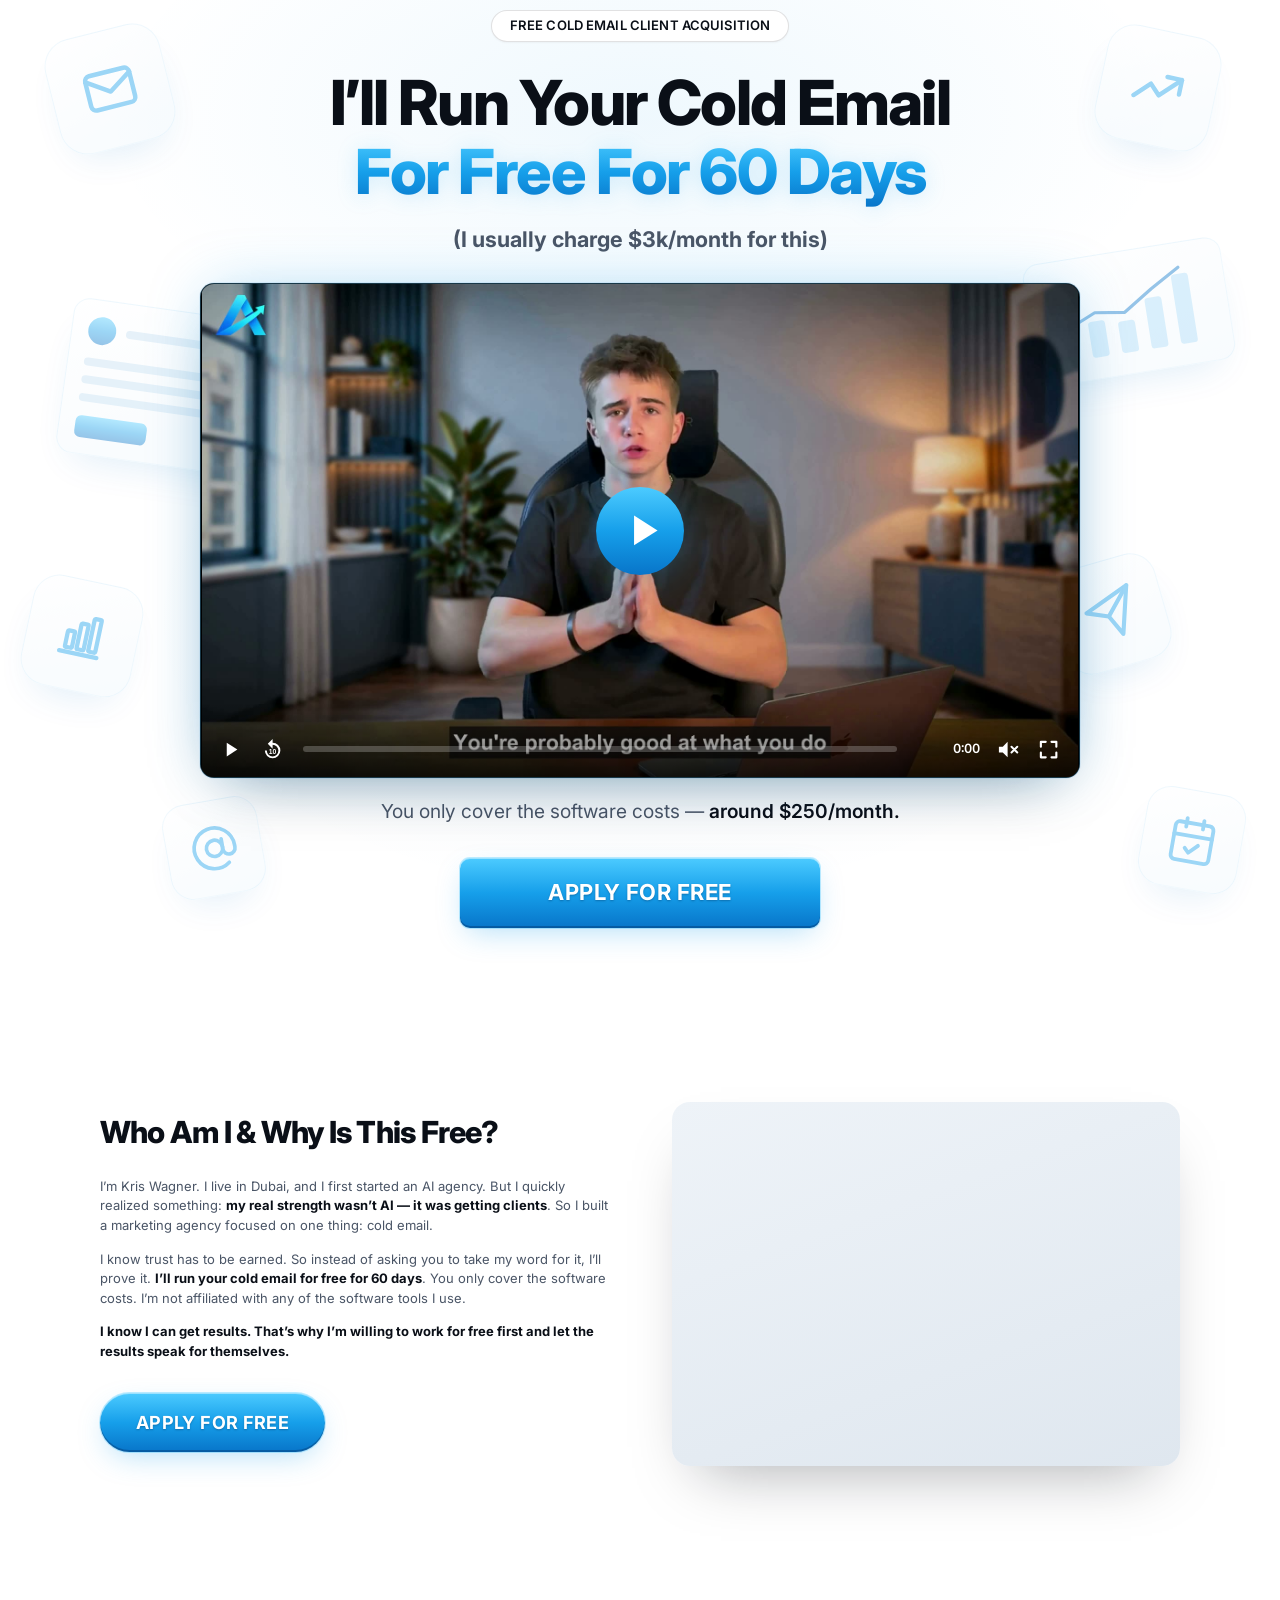
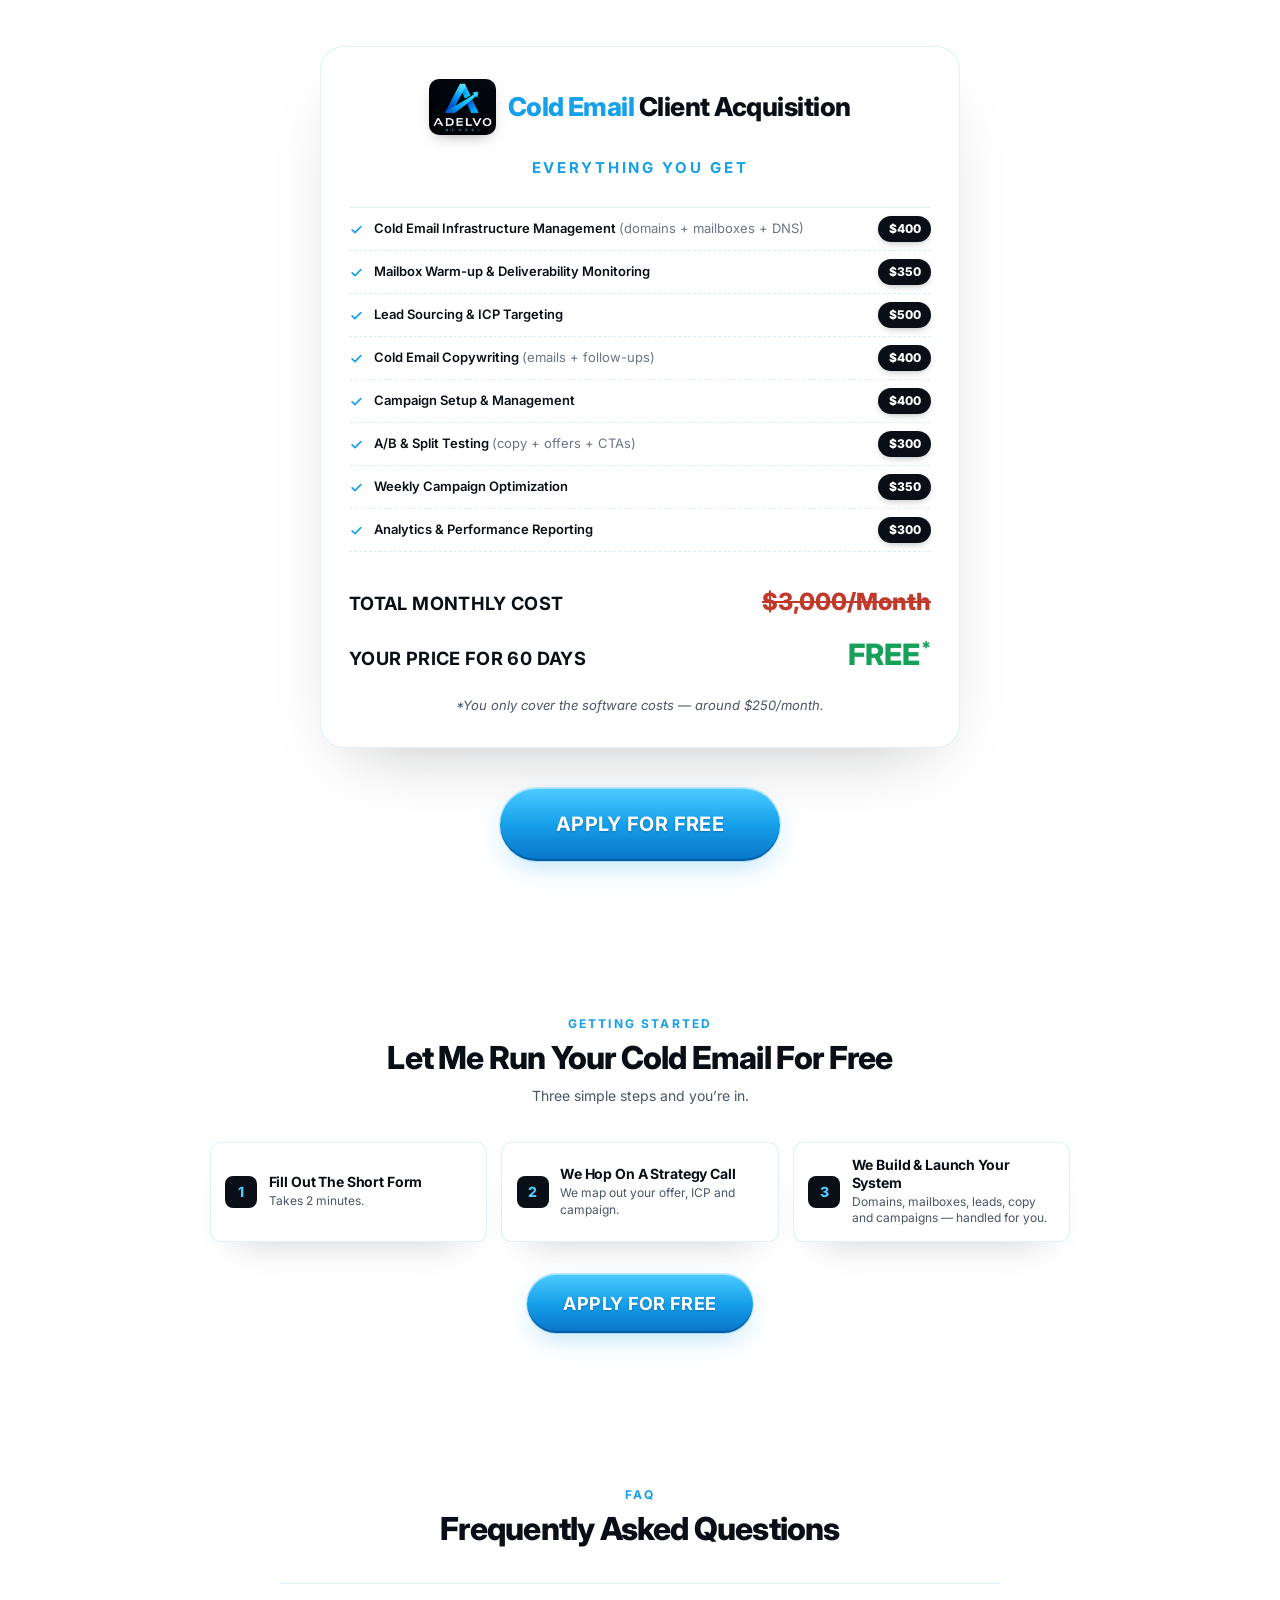
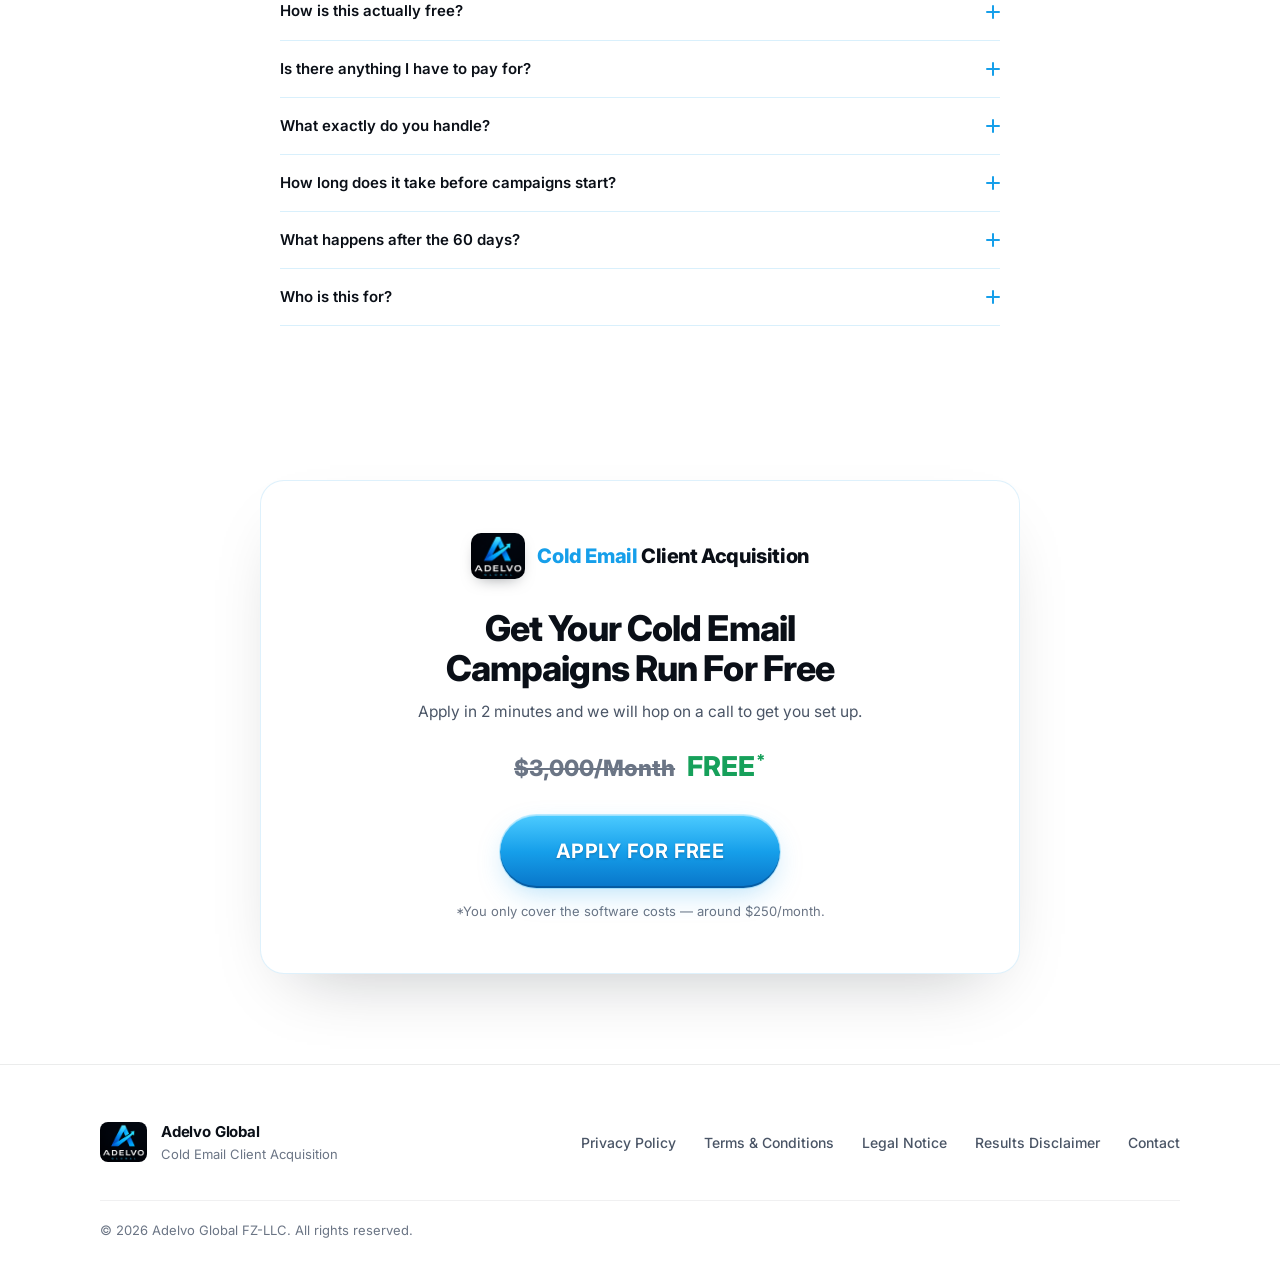
==== index.html @ b7b304d8 "Add custom VSL player with autoplay and no-skip-ahead rule Video compressed to 1080p (assets/vsl.mp4" ====
<!DOCTYPE html>
<html lang="en">
<head>
  <meta charset="UTF-8" />
  <meta name="viewport" content="width=device-width, initial-scale=1.0" />
  <title>Free Cold Email Client Acquisition | Adelvo Global</title>
  <meta name="description" content="I'll run your cold email for free for 60 days. You only cover the software costs." />

  <!-- Fonts: Inter (display + body) -->
  <link rel="preconnect" href="https://fonts.googleapis.com" />
  <link rel="preconnect" href="https://fonts.gstatic.com" crossorigin />
  <link href="https://fonts.googleapis.com/css2?family=Inter:wght@400;500;600;700;800&display=swap" rel="stylesheet" />

  <link rel="icon" type="image/png" sizes="32x32" href="assets/favicon-32.png" />
  <link rel="icon" type="image/png" sizes="256x256" href="assets/favicon.png" />
  <link rel="apple-touch-icon" href="assets/favicon.png" />

  <link rel="stylesheet" href="css/styles.css?v=21" />
</head>
<body>

  <main>

    <!-- =========================================================
         HERO / ABOVE THE FOLD
         ========================================================= -->
    <section class="hero" aria-labelledby="hero-headline">

      <!-- Decorative background: floating email / chart tiles -->
      <div class="hero__bg" aria-hidden="true">
        <!-- Left side -->
        <span class="bg-tile bg-tile--m" style="--x:4%;--y:3%;--r:-14deg;--s:118px">
          <svg viewBox="0 0 24 24"><rect x="3" y="5" width="18" height="14" rx="2"/><path d="m3 7 9 6 9-6"/></svg>
        </span>
        <span class="bg-tile bg-tile--wide" style="--x:19%;--y:15%;--r:7deg;--s:84px">
          <svg viewBox="0 0 24 24"><path d="M22 12h-6l-2 3h-4l-2-3H2"/><path d="M5.45 5.11 2 12v6a2 2 0 0 0 2 2h16a2 2 0 0 0 2-2v-6l-3.45-6.89A2 2 0 0 0 16.76 4H7.24a2 2 0 0 0-1.79 1.11z"/></svg>
        </span>
        <div class="bg-card bg-card--mail" style="--x:5%;--y:31%;--r:8deg">
          <div class="bg-card__head"><i class="bg-card__avatar"></i><i class="bg-card__line" style="width:60%"></i><i class="bg-card__badge"></i></div>
          <i class="bg-card__line" style="width:90%"></i>
          <i class="bg-card__line" style="width:75%"></i>
          <i class="bg-card__line" style="width:82%"></i>
          <i class="bg-card__btn"></i>
        </div>
        <span class="bg-tile bg-tile--m" style="--x:2%;--y:58%;--r:12deg;--s:112px">
          <svg viewBox="0 0 24 24"><path d="M4 20h16"/><rect x="6" y="11" width="3" height="7" rx=".5"/><rect x="11" y="7" width="3" height="11" rx=".5"/><rect x="16" y="4" width="3" height="14" rx=".5"/></svg>
        </span>
        <span class="bg-tile" style="--x:13%;--y:80%;--r:-10deg;--s:96px">
          <svg viewBox="0 0 24 24"><circle cx="12" cy="12" r="4"/><path d="M16 8v5a3 3 0 0 0 6 0v-1a10 10 0 1 0-4 8"/></svg>
        </span>

        <!-- Right side -->
        <span class="bg-tile bg-tile--m bg-tile--right" style="--x:5%;--y:3%;--r:12deg;--s:116px">
          <svg viewBox="0 0 24 24"><path d="M3 17l6-6 4 4 8-8"/><path d="M15 7h6v6"/></svg>
        </span>
        <div class="bg-card bg-card--chart bg-tile--right" style="--x:4%;--y:25%;--r:-9deg">
          <svg viewBox="0 0 160 90">
            <rect x="12" y="58" width="16" height="22" rx="3"/>
            <rect x="40" y="46" width="16" height="34" rx="3"/>
            <rect x="68" y="50" width="16" height="30" rx="3"/>
            <rect x="96" y="32" width="16" height="48" rx="3"/>
            <rect x="124" y="14" width="16" height="66" rx="3"/>
            <path class="bg-card__trend" d="M20 50 48 38 76 42 104 24 132 8"/>
          </svg>
        </div>
        <span class="bg-tile bg-tile--wide bg-tile--right" style="--x:20%;--y:44%;--r:9deg;--s:82px">
          <svg viewBox="0 0 24 24"><path d="M9 17l-5-5 5-5"/><path d="M4 12h11a5 5 0 0 1 5 5v2"/></svg>
        </span>
        <span class="bg-tile bg-tile--m bg-tile--right" style="--x:9%;--y:56%;--r:-16deg;--s:108px">
          <svg viewBox="0 0 24 24"><path d="M22 2 11 13"/><path d="M22 2 15 22l-4-9-9-4 20-7z"/></svg>
        </span>
        <span class="bg-tile bg-tile--right" style="--x:3%;--y:79%;--r:10deg;--s:100px">
          <svg viewBox="0 0 24 24"><rect x="3" y="4" width="18" height="18" rx="2"/><path d="M16 2v4M8 2v4M3 10h18"/><path d="m9 16 2 2 4-4"/></svg>
        </span>
      </div>

      <div class="container hero__inner">

        <!-- 1. Eyebrow -->
        <p class="hero__eyebrow">Free Cold Email Client Acquisition</p>

        <!-- 2. Main headline -->
        <h1 id="hero-headline" class="hero__headline">
          <span class="hero__headline-line">I’ll Run Your Cold&nbsp;Email</span>
          <span class="hero__headline-line text-gradient">For Free For 60&nbsp;Days</span>
        </h1>

        <!-- 3. Value anchor -->
        <p class="hero__anchor">(I usually charge $3k/month for this)</p>

        <!-- 4. VSL -->
        <div class="vsl">
          <!-- Custom player (js/vsl.js): no skipping ahead until the video
               has been watched to the end once. -->
          <div class="vsl__frame" id="vsl">
            <video src="assets/vsl.mp4" poster="assets/vsl-poster.jpg"
                   preload="auto" playsinline webkit-playsinline
                   disablepictureinpicture controlslist="nodownload noplaybackrate"></video>

            <button type="button" class="vsl__unmute" hidden>
              <svg viewBox="0 0 24 24" aria-hidden="true"><path d="M3 9v6h4l5 5V4L7 9H3z"/><path d="M16 8.5a5 5 0 0 1 0 7" fill="none" stroke="currentColor" stroke-width="2" stroke-linecap="round"/><path d="M19 5.5a9 9 0 0 1 0 13" fill="none" stroke="currentColor" stroke-width="2" stroke-linecap="round"/></svg>
              <span>Click to turn on sound</span>
            </button>

            <button type="button" class="vsl__bigplay" aria-label="Play video" hidden>
              <svg viewBox="0 0 24 24" aria-hidden="true"><path d="M8 5v14l11-7z"/></svg>
            </button>

            <div class="vsl__controls">
              <button type="button" class="vsl__btn" data-action="play" aria-label="Pause">
                <svg class="vsl__ico-pause" viewBox="0 0 24 24" aria-hidden="true"><path d="M6 5h4v14H6zM14 5h4v14h-4z"/></svg>
                <svg class="vsl__ico-play" viewBox="0 0 24 24" aria-hidden="true"><path d="M8 5v14l11-7z"/></svg>
              </button>
              <button type="button" class="vsl__btn" data-action="back" aria-label="Back 10 seconds">
                <svg viewBox="0 0 24 24" aria-hidden="true"><path d="M12 5V1L7 6l5 5V7a6 6 0 1 1-6 6H4a8 8 0 1 0 8-8z"/><text x="12" y="16.5" text-anchor="middle" font-size="7" font-weight="700" font-family="Arial">10</text></svg>
              </button>

              <div class="vsl__bar" role="slider" tabindex="0" aria-label="Video position" aria-valuemin="0" aria-valuemax="100" aria-valuenow="0">
                <div class="vsl__bar-watched"></div>
                <div class="vsl__bar-played"></div>
              </div>
              <span class="vsl__time">0:00</span>

              <button type="button" class="vsl__btn" data-action="mute" aria-label="Mute">
                <svg class="vsl__ico-sound" viewBox="0 0 24 24" aria-hidden="true"><path d="M3 9v6h4l5 5V4L7 9H3z"/><path d="M16 8.5a5 5 0 0 1 0 7" fill="none" stroke="currentColor" stroke-width="2" stroke-linecap="round"/></svg>
                <svg class="vsl__ico-muted" viewBox="0 0 24 24" aria-hidden="true"><path d="M3 9v6h4l5 5V4L7 9H3z"/><path d="M16 9l6 6M22 9l-6 6" fill="none" stroke="currentColor" stroke-width="2" stroke-linecap="round"/></svg>
              </button>
              <button type="button" class="vsl__btn" data-action="fullscreen" aria-label="Fullscreen">
                <svg viewBox="0 0 24 24" aria-hidden="true"><path d="M4 9V4h5M15 4h5v5M20 15v5h-5M9 20H4v-5" fill="none" stroke="currentColor" stroke-width="2.2" stroke-linecap="round" stroke-linejoin="round"/></svg>
              </button>
            </div>
          </div>
        </div>

        <!-- 5. Supporting sentence -->
        <p class="hero__sub hero__sub--below-vsl">
          You only cover the software costs — <strong>around&nbsp;$250/month.</strong>
        </p>

        <!-- 6. CTA -->
        <div class="cta">
          <!-- Set the href to your application / booking link -->
          <a href="#apply" class="btn btn--primary">Apply For Free</a>
        </div>

      </div>
    </section>

    <!-- =========================================================
         WHY IS THIS FREE
         ========================================================= -->
    <section class="why" aria-labelledby="why-headline">
      <div class="container why__inner">

        <div class="why__content">
          <h2 id="why-headline" class="why__headline">Who Am I &amp; Why Is This Free?</h2>

          <p class="why__text">
            I’m Kris Wagner. I live in Dubai, and I first started an AI agency.
            But I quickly realized something: <strong>my real strength wasn’t AI — it was getting clients</strong>.
            So I built a marketing agency focused on one thing: cold email.
          </p>
          <p class="why__text">
            I know trust has to be earned. So instead of asking you
            to take my word for it, I’ll prove it. <strong>I’ll run your cold email for free for 60 days</strong>.
            You only cover the software costs. I’m not affiliated with any of the software tools I use.
          </p>
          <p class="why__text why__text--strong">
            I know I can get results. That’s why I’m willing to work for free first and let the
            results speak for themselves.
          </p>

          <a href="#apply" class="btn btn--primary btn--compact">Apply For Free</a>
        </div>

        <div class="why__media">
          <div class="why__placeholder" aria-hidden="true"></div>
        </div>

      </div>
    </section>

    <!-- =========================================================
         VALUE STACK / EVERYTHING YOU GET
         ========================================================= -->
    <section class="offer" aria-labelledby="offer-title">
      <div class="container offer__inner">

        <div class="offer__card">
          <header class="offer__head">
            <div class="offer__brand">
              <img class="offer__logo" src="assets/logo.png" alt="Adelvo Global" width="437" height="370" />
              <h2 id="offer-title" class="offer__title"><span class="offer__accent">Cold Email</span> Client Acquisition</h2>
            </div>
            <p class="offer__eyebrow">Everything You Get</p>
          </header>

          <ul class="offer__list">
            <li class="offer__item">
              <span class="offer__check" aria-hidden="true"><svg viewBox="0 0 24 24"><path d="m5 12.5 4.5 4.5L19 7.5"/></svg></span>
              <span class="offer__name">Cold Email Infrastructure Management <span class="offer__detail">(domains + mailboxes + DNS)</span></span>
              <span class="offer__price">$400</span>
            </li>
            <li class="offer__item">
              <span class="offer__check" aria-hidden="true"><svg viewBox="0 0 24 24"><path d="m5 12.5 4.5 4.5L19 7.5"/></svg></span>
              <span class="offer__name">Mailbox Warm-up &amp; Deliverability Monitoring</span>
              <span class="offer__price">$350</span>
            </li>
            <li class="offer__item">
              <span class="offer__check" aria-hidden="true"><svg viewBox="0 0 24 24"><path d="m5 12.5 4.5 4.5L19 7.5"/></svg></span>
              <span class="offer__name">Lead Sourcing &amp; ICP Targeting</span>
              <span class="offer__price">$500</span>
            </li>
            <li class="offer__item">
              <span class="offer__check" aria-hidden="true"><svg viewBox="0 0 24 24"><path d="m5 12.5 4.5 4.5L19 7.5"/></svg></span>
              <span class="offer__name">Cold Email Copywriting <span class="offer__detail">(emails + follow-ups)</span></span>
              <span class="offer__price">$400</span>
            </li>
            <li class="offer__item">
              <span class="offer__check" aria-hidden="true"><svg viewBox="0 0 24 24"><path d="m5 12.5 4.5 4.5L19 7.5"/></svg></span>
              <span class="offer__name">Campaign Setup &amp; Management</span>
              <span class="offer__price">$400</span>
            </li>
            <li class="offer__item">
              <span class="offer__check" aria-hidden="true"><svg viewBox="0 0 24 24"><path d="m5 12.5 4.5 4.5L19 7.5"/></svg></span>
              <span class="offer__name">A/B &amp; Split Testing <span class="offer__detail">(copy + offers + CTAs)</span></span>
              <span class="offer__price">$300</span>
            </li>
            <li class="offer__item">
              <span class="offer__check" aria-hidden="true"><svg viewBox="0 0 24 24"><path d="m5 12.5 4.5 4.5L19 7.5"/></svg></span>
              <span class="offer__name">Weekly Campaign Optimization</span>
              <span class="offer__price">$350</span>
            </li>
            <li class="offer__item">
              <span class="offer__check" aria-hidden="true"><svg viewBox="0 0 24 24"><path d="m5 12.5 4.5 4.5L19 7.5"/></svg></span>
              <span class="offer__name">Analytics &amp; Performance Reporting</span>
              <span class="offer__price">$300</span>
            </li>
          </ul>

          <dl class="offer__totals">
            <div class="offer__row">
              <dt>Total Monthly Cost</dt>
              <dd class="offer__total-old"><s>$3,000/Month</s></dd>
            </div>
            <div class="offer__row">
              <dt>Your Price For 60 Days</dt>
              <dd class="offer__total-new">FREE<span class="offer__star">*</span></dd>
            </div>
          </dl>

          <p class="offer__fine">*You only cover the software costs — around $250/month.</p>
        </div>

        <div class="cta">
          <a href="#apply" class="btn btn--primary btn--compact btn--lg">Apply For Free</a>
        </div>

      </div>
    </section>

    <!-- =========================================================
         GETTING STARTED / 3 STEPS
         ========================================================= -->
    <section class="steps" aria-labelledby="steps-headline">
      <div class="container steps__inner">

        <p class="steps__eyebrow">Getting Started</p>
        <h2 id="steps-headline" class="steps__headline">Let Me Run Your Cold Email For Free</h2>
        <p class="steps__sub">Three simple steps and you’re in.</p>

        <ol class="steps__list">
          <li class="step">
            <span class="step__num" aria-hidden="true">1</span>
            <div>
              <h3 class="step__title">Fill Out The Short Form</h3>
              <p class="step__text">Takes 2 minutes.</p>
            </div>
          </li>
          <li class="step">
            <span class="step__num" aria-hidden="true">2</span>
            <div>
              <h3 class="step__title">We Hop On A Strategy Call</h3>
              <p class="step__text">We map out your offer, ICP and campaign.</p>
            </div>
          </li>
          <li class="step">
            <span class="step__num" aria-hidden="true">3</span>
            <div>
              <h3 class="step__title">We Build &amp; Launch Your System</h3>
              <p class="step__text">Domains, mailboxes, leads, copy and campaigns — handled for you.</p>
            </div>
          </li>
        </ol>

        <div class="cta">
          <a href="#apply" class="btn btn--primary btn--compact">Apply For Free</a>
        </div>

      </div>
    </section>

    <!-- =========================================================
         FAQ
         ========================================================= -->
    <section class="faq" aria-labelledby="faq-headline">
      <div class="container faq__inner">

        <p class="steps__eyebrow">FAQ</p>
        <h2 id="faq-headline" class="steps__headline">Frequently Asked Questions</h2>

        <div class="faq__list">
          <details class="faq__item">
            <summary class="faq__q">How is this actually free?<span class="faq__icon" aria-hidden="true"></span></summary>
            <div class="faq__a"><p>For the first 60 days, I don’t charge you any agency or management fee. I do the work for free because I want to prove the service with real results first.</p></div>
          </details>
          <details class="faq__item">
            <summary class="faq__q">Is there anything I have to pay for?<span class="faq__icon" aria-hidden="true"></span></summary>
            <div class="faq__a"><p>Yes. You cover the software and infrastructure costs needed to run the campaigns, which are usually around $250/month. I don’t make money from these tools and I’m not affiliated with them.</p></div>
          </details>
          <details class="faq__item">
            <summary class="faq__q">What exactly do you handle?<span class="faq__icon" aria-hidden="true"></span></summary>
            <div class="faq__a"><p>I handle the cold email infrastructure, domains, mailboxes, targeting, lead sourcing, copywriting, campaign setup, follow-ups, testing and ongoing optimization.</p></div>
          </details>
          <details class="faq__item">
            <summary class="faq__q">How long does it take before campaigns start?<span class="faq__icon" aria-hidden="true"></span></summary>
            <div class="faq__a"><p>Usually around 2–4 weeks. The inboxes need time to warm up properly. During that time, I build the targeting, lead lists, copy and campaigns so everything is ready to launch.</p></div>
          </details>
          <details class="faq__item">
            <summary class="faq__q">What happens after the 60 days?<span class="faq__icon" aria-hidden="true"></span></summary>
            <div class="faq__a"><p>There’s no obligation to continue. If you’re happy with the results and want me to keep running the campaigns, we can discuss continuing on a paid monthly plan.</p></div>
          </details>
          <details class="faq__item">
            <summary class="faq__q">Who is this for?<span class="faq__icon" aria-hidden="true"></span></summary>
            <div class="faq__a"><p>This is mainly for B2B businesses with a clear offer and enough client value to make outbound acquisition worthwhile. I’ll check if your business is a good fit before we start.</p></div>
          </details>
        </div>

      </div>
    </section>

    <!-- =========================================================
         FINAL CTA
         ========================================================= -->
    <section class="final" aria-labelledby="final-headline">
      <div class="container">
        <div class="final__card">
          <div class="offer__brand">
            <img class="offer__logo final__logo" src="assets/logo.png" alt="Adelvo Global" width="437" height="370" />
            <p class="offer__title final__brand"><span class="offer__accent">Cold Email</span> Client Acquisition</p>
          </div>

          <h2 id="final-headline" class="final__headline">Get Your Cold Email Campaigns Run For Free</h2>
          <p class="final__sub">Apply in 2 minutes and we will hop on a call to get you set up.</p>

          <p class="final__price">
            <s class="final__old">$3,000/Month</s>
            <span class="final__new">FREE<span class="offer__star">*</span></span>
          </p>

          <a href="#apply" class="btn btn--primary btn--compact btn--lg">Apply For Free</a>
          <p class="final__note">*You only cover the software costs — around $250/month.</p>
        </div>
      </div>
    </section>

    <!-- Next sections go here -->

  </main>

  <!-- =========================================================
       FOOTER — the same markup is copied into every legal page
       (privacy-policy, terms, legal-notice, results-disclaimer,
       contact). Update all copies when changing it.
       ========================================================= -->
  <footer class="site-footer">
    <div class="container site-footer__inner">
      <a class="site-footer__brand" href="index.html" aria-label="Adelvo Global – home">
        <img class="site-footer__logo" src="assets/logo.png" alt="" width="437" height="370" />
        <span>
          <span class="site-footer__name">Adelvo Global</span>
          <span class="site-footer__tag">Cold Email Client Acquisition</span>
        </span>
      </a>
      <nav class="site-footer__nav" aria-label="Legal">
        <a href="privacy-policy.html">Privacy Policy</a>
        <a href="terms.html">Terms &amp; Conditions</a>
        <a href="legal-notice.html">Legal Notice</a>
        <a href="results-disclaimer.html">Results Disclaimer</a>
        <a href="contact.html">Contact</a>
      </nav>
    </div>
    <div class="container">
      <p class="site-footer__copy">© 2026 Adelvo Global FZ-LLC. All rights reserved.</p>
    </div>
  </footer>

  <!-- =========================================================
       APPLICATION POPUP (opens from any "#apply" link; see js/apply.js)
       ========================================================= -->
  <div class="apply" id="apply" role="dialog" aria-modal="true" aria-labelledby="apply-q" hidden>
    <div class="apply__backdrop" data-apply-close></div>
    <div class="apply__card">
      <div class="apply__progress"><span class="apply__bar"></span></div>
      <button type="button" class="apply__close" data-apply-close aria-label="Close">
        <svg viewBox="0 0 24 24" aria-hidden="true"><path d="M6 6l12 12M18 6 6 18"/></svg>
      </button>

      <div class="apply__body" aria-live="polite"></div>

      <div class="apply__footer">
        <button type="button" class="apply__back" aria-label="Previous question">
          <svg viewBox="0 0 24 24" aria-hidden="true"><path d="m14.5 6-6 6 6 6"/></svg>
        </button>
        <span class="apply__count"></span>
      </div>
    </div>
  </div>

  <script src="js/vsl.js?v=1" defer></script>
  <script src="js/apply.js?v=6" defer></script>
</body>
</html>
---- css/styles.css ----
/* ==========================================================================
   DESIGN TOKENS
   ========================================================================== */
:root {
  /* Colors */
  --bg: #ffffff;
  --bg-elevated: #0b0f16;
  --text: #0a0f17;
  --text-muted: #4a5566;
  --text-dim: #6b7585;
  --border: rgba(10, 15, 23, 0.08);

  /* Brand: electric blue (vertical) */
  --blue-top: #4ccbff;
  --blue-mid: #169fea;
  --blue-bottom: #0875c9;
  --brand-gradient: linear-gradient(180deg, var(--blue-top) 0%, var(--blue-mid) 50%, var(--blue-bottom) 100%);
  --brand-glow: rgba(22, 159, 234, 0.35);

  /* Type */
  --font-display: "Inter", Arial, Helvetica, sans-serif;
  --font-body: "Inter", Arial, Helvetica, sans-serif;

  /* Layout */
  --container: 1120px;
  --gutter: 20px;
  --radius: 14px;
}

/* ==========================================================================
   BASE
   ========================================================================== */
*,
*::before,
*::after {
  box-sizing: border-box;
}

html {
  -webkit-text-size-adjust: 100%;
}

body {
  margin: 0;
  background: var(--bg);
  color: var(--text);
  font-family: var(--font-body);
  font-size: 1rem;
  font-weight: 400;
  line-height: 1.5;
  -webkit-font-smoothing: antialiased;
  -moz-osx-font-smoothing: grayscale;
  overflow-x: hidden;
}

h1, h2, h3, p {
  margin: 0;
}

.container {
  width: 100%;
  max-width: var(--container);
  margin-inline: auto;
  padding-inline: var(--gutter);
}

/* ==========================================================================
   UTILITIES
   ========================================================================== */
.text-gradient {
  background: var(--brand-gradient);
  -webkit-background-clip: text;
  background-clip: text;
  -webkit-text-fill-color: transparent;
  color: transparent;
  filter: drop-shadow(0 2px 10px rgba(22, 159, 234, 0.18));
}

/* ==========================================================================
   BUTTONS
   ========================================================================== */
.btn {
  display: inline-flex;
  align-items: center;
  justify-content: center;
  font-family: var(--font-display);
  font-weight: 700;
  text-decoration: none;
  cursor: pointer;
  border: 0;
  -webkit-tap-highlight-color: transparent;
}

.btn--primary {
  position: relative;
  min-width: min(100%, 360px);
  padding: 1.15rem 2.5rem;
  border-radius: 10px;
  background: var(--brand-gradient);
  color: #fff;
  font-size: clamp(1.125rem, 1rem + 0.5vw, 1.375rem);
  letter-spacing: 0.02em;
  text-transform: uppercase;
  text-shadow: 0 1px 2px rgba(0, 40, 80, 0.35);
  box-shadow:
    inset 0 1px 0 rgba(255, 255, 255, 0.45),   /* glossy top edge */
    inset 0 -2px 0 rgba(0, 40, 90, 0.35),       /* depth at bottom */
    0 10px 30px -8px var(--brand-glow),
    0 0 0 1px rgba(76, 203, 255, 0.35);
  transition: transform 0.18s ease, filter 0.18s ease, box-shadow 0.18s ease;
}

@media (hover: hover) {
  .btn--primary:hover {
    transform: translateY(-1px) scale(1.025);
    filter: brightness(1.1);
    box-shadow:
      inset 0 1px 0 rgba(255, 255, 255, 0.55),
      inset 0 -2px 0 rgba(0, 40, 90, 0.35),
      0 14px 40px -6px rgba(22, 159, 234, 0.55),
      0 0 0 1px rgba(76, 203, 255, 0.6);
  }
}

.btn--primary:active {
  transform: scale(0.99);
  filter: brightness(0.97);
}

.btn--primary:focus-visible {
  outline: 2px solid var(--blue-top);
  outline-offset: 4px;
}

/* ==========================================================================
   HERO
   ========================================================================== */
.hero {
  position: relative;
  isolation: isolate;
  padding-block: clamp(0.5rem, 1vw, 0.625rem) clamp(2.5rem, 6vw, 4.5rem);
  text-align: center;
}

/* Subtle blue depth behind headline + VSL */
.hero::before {
  content: "";
  position: absolute;
  z-index: -1;
  inset: 0;
  background:
    radial-gradient(ellipse 60% 38% at 50% 12%, rgba(22, 159, 234, 0.07), transparent 70%),
    radial-gradient(ellipse 55% 40% at 50% 62%, rgba(8, 117, 201, 0.06), transparent 70%);
  pointer-events: none;
}

/* Floating email / chart tiles behind the hero (decorative) */
.hero__bg {
  position: absolute;
  z-index: -1;
  inset: 0;
  overflow: hidden;
  pointer-events: none;
}

.bg-tile,
.bg-card {
  position: absolute;
  top: var(--y);
  left: var(--x);
  transform: rotate(var(--r));
  background: linear-gradient(160deg, #ffffff 0%, #eef7fd 100%);
  border: 1px solid rgba(22, 159, 234, 0.14);
  box-shadow: 0 18px 40px -18px rgba(8, 117, 201, 0.35);
  opacity: 0.42;
}

.bg-tile--right,
.bg-card.bg-tile--right {
  left: auto;
  right: var(--x);
}

.bg-tile {
  display: grid;
  place-items: center;
  width: var(--s);
  aspect-ratio: 1;
  border-radius: 24%;
  color: var(--blue-mid);
}

.bg-tile svg {
  width: 52%;
  height: auto;
  fill: none;
  stroke: currentColor;
  stroke-width: 1.8;
  stroke-linecap: round;
  stroke-linejoin: round;
}

.bg-card {
  border-radius: 16px;
}

.bg-card--mail {
  display: flex;
  flex-direction: column;
  gap: 10px;
  width: 210px;
  padding: 16px;
}

.bg-card__head {
  display: flex;
  align-items: center;
  gap: 10px;
  margin-bottom: 4px;
}

.bg-card__avatar {
  flex: none;
  width: 28px;
  height: 28px;
  border-radius: 50%;
  background: var(--brand-gradient);
}

.bg-card__badge {
  flex: none;
  margin-left: auto;
  width: 12px;
  height: 12px;
  border-radius: 50%;
  background: var(--blue-top);
}

.bg-card__line {
  display: block;
  height: 8px;
  border-radius: 4px;
  background: rgba(8, 117, 201, 0.22);
}

.bg-card__btn {
  display: block;
  width: 72px;
  height: 22px;
  margin-top: 4px;
  border-radius: 6px;
  background: var(--brand-gradient);
}

.bg-card--chart {
  width: 200px;
  padding: 16px 14px 10px;
}

.bg-card--chart svg {
  display: block;
  width: 100%;
  height: auto;
  fill: rgba(22, 159, 234, 0.35);
}

.bg-card__trend {
  fill: none;
  stroke: var(--blue-bottom);
  stroke-width: 3;
  stroke-linecap: round;
  stroke-linejoin: round;
}

/* Tiles that would crowd the headline on narrower screens */
@media (max-width: 1399px) {
  .bg-tile--wide { display: none; }
}

@media (max-width: 1100px) {
  .bg-tile,
  .bg-card { scale: 0.8; }
}

/* Mobile: keep only a few small, very faint tiles */
@media (max-width: 760px) {
  .hero__bg > :not(.bg-tile--m) { display: none; }
  .bg-tile--m {
    scale: 0.6;
    opacity: 0.22;
  }
}

.hero__inner {
  display: flex;
  flex-direction: column;
  align-items: center;
}

/* 1. Eyebrow */
.hero__eyebrow {
  font-family: var(--font-display);
  font-weight: 600;
  font-size: clamp(0.75rem, 0.72rem + 0.12vw, 0.875rem);
  line-height: 1.2;
  letter-spacing: 0.01em;
  text-transform: uppercase;
  color: var(--text);
  display: inline-block;
  padding: 0.55em 1.35em;
  background: #fff;
  border: 1px solid rgba(10, 15, 23, 0.12);
  border-radius: 999px;
  box-shadow: 0 1px 2px rgba(10, 15, 23, 0.04);
  margin-bottom: clamp(1rem, 2vw, 1.75rem);
}

/* 2. Headline */
.hero__headline {
  font-family: var(--font-display);
  font-weight: 800;
  font-size: clamp(2.125rem, 1rem + 3.6vw, 4.125rem);
  line-height: 1.12;
  letter-spacing: -0.025em; /* Inter at 800 reads tighter/cleaner with slight negative tracking */
  color: var(--text);
  text-wrap: balance;
}

.hero__headline-line {
  display: block;
}

/* 3. Value anchor */
.hero__anchor {
  margin-top: clamp(0.75rem, 1.5vw, 1rem);
  font-family: var(--font-display);
  font-weight: 700;
  font-size: clamp(1.0625rem, 0.95rem + 0.5vw, 1.5rem);
  color: var(--text-muted);
}

/* 4. Supporting sentence */
.hero__sub {
  margin-top: 0.5rem;
  max-width: 46ch;
  font-size: clamp(1.0625rem, 1rem + 0.25vw, 1.3125rem);
  line-height: 1.45;
  color: var(--text-muted);
  text-wrap: balance;
}

.hero__sub--below-vsl {
  margin-top: clamp(1rem, 2vw, 1.25rem);
}

.hero__sub strong {
  color: var(--text);
  font-weight: 600;
}

/* ==========================================================================
   VSL
   ========================================================================== */
.vsl {
  width: 100%;
  max-width: 880px;
  margin-top: clamp(1.25rem, 2.2vw, 1.75rem);
}

.vsl__frame {
  position: relative;
  aspect-ratio: 16 / 9;
  border-radius: var(--radius);
  overflow: hidden;
  background: var(--bg-elevated);
  border: 1px solid rgba(76, 203, 255, 0.22);
  box-shadow:
    0 0 0 1px rgba(8, 117, 201, 0.08),
    0 0 60px -10px rgba(22, 159, 234, 0.35),
    0 30px 60px -30px rgba(10, 15, 23, 0.35);
}

/* Any embed dropped into the frame fills it */
.vsl__frame > iframe,
.vsl__frame > video {
  position: absolute;
  inset: 0;
  width: 100%;
  height: 100%;
  border: 0;
  display: block;
  object-fit: cover;
}

.vsl__frame > video {
  object-fit: contain;
  background: #000;
  cursor: pointer;
}

.vsl__frame.is-fullscreen {
  border-radius: 0;
  border: 0;
}

.vsl__frame svg {
  display: block;
  width: 100%;
  height: 100%;
  fill: currentColor;
}

/* "Click to turn on sound" overlay (shown when the browser forced muted autoplay) */
.vsl__unmute {
  position: absolute;
  top: 50%;
  left: 50%;
  transform: translate(-50%, -50%);
  display: flex;
  flex-direction: column;
  align-items: center;
  gap: 0.6rem;
  padding: 1.1rem 1.6rem;
  border: 0;
  border-radius: 14px;
  background: rgba(8, 117, 201, 0.92);
  box-shadow: 0 0 40px var(--brand-glow);
  color: #fff;
  font: 700 clamp(0.95rem, 0.8rem + 0.6vw, 1.2rem) / 1.2 var(--font-display);
  cursor: pointer;
  animation: vsl-pulse 1.8s ease-in-out infinite;
}

.vsl__unmute svg {
  width: clamp(2.25rem, 5vw, 3.25rem);
  height: auto;
}

@keyframes vsl-pulse {
  50% { transform: translate(-50%, -50%) scale(1.05); }
}

.vsl__bigplay {
  position: absolute;
  top: 50%;
  left: 50%;
  width: clamp(4rem, 10vw, 5.5rem);
  aspect-ratio: 1;
  transform: translate(-50%, -50%);
  padding: 1.1rem 1rem 1.1rem 1.3rem;
  border: 0;
  border-radius: 50%;
  background: var(--brand-gradient);
  box-shadow: 0 0 40px var(--brand-glow);
  color: #fff;
  cursor: pointer;
}

.vsl__unmute[hidden],
.vsl__bigplay[hidden] {
  display: none;
}

/* Control bar */
.vsl__controls {
  position: absolute;
  left: 0;
  right: 0;
  bottom: 0;
  display: flex;
  align-items: center;
  gap: 0.35rem;
  padding: 1.75rem 0.75rem 0.6rem;
  background: linear-gradient(to top, rgba(0, 0, 0, 0.75), transparent);
  color: #fff;
  transition: opacity 0.25s ease;
}

.vsl__frame.is-idle .vsl__controls {
  opacity: 0;
  pointer-events: none;
}

.vsl__frame.is-idle video {
  cursor: none;
}

.vsl__btn {
  flex: none;
  width: 2.25rem;
  height: 2.25rem;
  padding: 0.4rem;
  border: 0;
  border-radius: 8px;
  background: none;
  color: inherit;
  cursor: pointer;
}

.vsl__btn:hover,
.vsl__btn:focus-visible {
  background: rgba(255, 255, 255, 0.14);
}

.vsl__ico-play,
.vsl__ico-muted,
.vsl__frame.is-paused .vsl__ico-pause,
.vsl__frame.is-muted .vsl__ico-sound {
  display: none !important;
}

.vsl__frame.is-paused .vsl__ico-play,
.vsl__frame.is-muted .vsl__ico-muted {
  display: block !important;
}

.vsl__bar {
  position: relative;
  flex: 1;
  height: 6px;
  margin: 0 0.4rem;
  border-radius: 3px;
  background: rgba(255, 255, 255, 0.22);
  cursor: pointer;
  touch-action: none;
}

/* bigger hit area */
.vsl__bar::before {
  content: "";
  position: absolute;
  inset: -10px 0;
}

.vsl__bar-watched,
.vsl__bar-played {
  position: absolute;
  top: 0;
  bottom: 0;
  left: 0;
  width: 0;
  border-radius: inherit;
  pointer-events: none;
}

.vsl__bar-watched {
  background: rgba(255, 255, 255, 0.35);
}

.vsl__bar-played {
  background: var(--blue-top);
}

.vsl__time {
  flex: none;
  min-width: 5.5em;
  font: 600 0.8rem / 1 var(--font-body);
  font-variant-numeric: tabular-nums;
  text-align: right;
  margin-right: 0.25rem;
}

@media (max-width: 600px) {
  .vsl__controls {
    gap: 0.1rem;
    padding: 1.25rem 0.35rem 0.3rem;
  }

  .vsl__btn {
    width: 2rem;
    height: 2rem;
  }

  .vsl__time {
    min-width: 0;
    font-size: 0.7rem;
  }
}

/* ==========================================================================
   CTA
   ========================================================================== */
.cta {
  display: flex;
  flex-direction: column;
  align-items: center;
  gap: 0.75rem;
  width: 100%;
  margin-top: clamp(1.5rem, 3vw, 2rem);
}

.cta__note {
  font-size: 0.9375rem;
  color: var(--text-dim);
}

/* ==========================================================================
   WHY IS THIS FREE
   ========================================================================== */
.why {
  background: #fff;
  padding-block: clamp(3.5rem, 8vw, 7rem);
}

.why__inner {
  display: grid;
  grid-template-columns: 1fr 1fr;
  align-items: center;
  gap: clamp(2rem, 5vw, 4.5rem);
}

.why__headline {
  font-family: var(--font-display);
  font-weight: 800;
  font-size: clamp(1.5rem, 1.1rem + 1vw, 2rem);
  line-height: 1.08;
  letter-spacing: -0.025em;
  color: var(--text);
  text-wrap: balance;
  margin-bottom: clamp(1.25rem, 2.5vw, 1.75rem);
}

.why__text {
  font-size: 0.8125rem;
  line-height: 1.5;
  color: var(--text-muted);
}

.why__text + .why__text {
  margin-top: 1.1em;
}

.why__text strong,
.why__text--strong {
  font-weight: 700;
  color: var(--text);
}

.why .btn--compact {
  margin-top: clamp(1.5rem, 3vw, 2rem);
}

.btn--compact {
  min-width: 0;
  padding: 1rem 2.25rem;
  font-size: clamp(1rem, 0.95rem + 0.25vw, 1.125rem);
  border-radius: 999px;
}

.why__media img,
.why__placeholder {
  display: block;
  width: 100%;
  height: auto;
  aspect-ratio: 580 / 416;
  object-fit: cover;
  border-radius: 18px;
  box-shadow: 0 30px 60px -28px rgba(10, 15, 23, 0.35);
}

.why__media img {
  object-position: 45% 40%;
}

.why__placeholder {
  background: linear-gradient(160deg, #eef3f8 0%, #dfe7ef 100%);
}

/* ==========================================================================
   VALUE STACK
   ========================================================================== */
.offer {
  background: #fff;
  padding-block: clamp(2.5rem, 6vw, 5rem);
}

.offer__inner {
  display: flex;
  flex-direction: column;
  align-items: center;
}

.offer__card {
  width: 100%;
  max-width: 640px;
  padding: clamp(1.25rem, 3vw, 2rem) clamp(1rem, 2.5vw, 1.75rem);
  background: #fff;
  border: 1px solid rgba(22, 159, 234, 0.14);
  border-radius: 24px;
  box-shadow: 0 30px 70px -35px rgba(10, 15, 23, 0.28);
}

.offer__head {
  text-align: center;
  padding-bottom: clamp(1.25rem, 2.5vw, 1.75rem);
  border-bottom: 1px solid rgba(22, 159, 234, 0.16);
}

.offer__brand {
  display: inline-flex;
  align-items: center;
  gap: 0.75rem;
}

.offer__logo {
  flex: none;
  display: block;
  width: auto;
  height: 56px;
  border-radius: 10px;
  box-shadow: 0 6px 16px -8px rgba(10, 15, 23, 0.5);
}

.offer__title {
  font-weight: 800;
  font-size: clamp(1.25rem, 1rem + 0.8vw, 1.625rem);
  letter-spacing: -0.02em;
  color: var(--text);
}

.offer__accent {
  color: var(--blue-mid);
}

.offer__eyebrow {
  margin-top: 1rem;
  font-weight: 700;
  font-size: 0.9375rem;
  letter-spacing: 0.18em;
  text-transform: uppercase;
  color: var(--blue-mid);
}

.offer__list {
  list-style: none;
  margin: 0;
  padding: 0;
}

.offer__item {
  display: flex;
  align-items: center;
  gap: 0.6rem;
  padding-block: 0.5rem;
  border-bottom: 1px dashed rgba(22, 159, 234, 0.18);
}

.offer__check {
  flex: none;
  width: 15px;
  color: var(--blue-mid);
}

.offer__check svg {
  display: block;
  width: 100%;
  fill: none;
  stroke: currentColor;
  stroke-width: 2.6;
  stroke-linecap: round;
  stroke-linejoin: round;
}

.offer__name {
  flex: 1;
  font-weight: 600;
  font-size: 0.8125rem;
  line-height: 1.35;
  color: var(--text);
}

.offer__detail {
  font-weight: 400;
  color: var(--text-dim);
}

.offer__price {
  flex: none;
  padding: 0.25rem 0.65rem;
  border-radius: 999px;
  background: var(--text);
  color: #fff;
  font-weight: 800;
  font-size: 0.75rem;
  box-shadow: 0 3px 8px -4px rgba(10, 15, 23, 0.45);
}

.offer__totals {
  margin: clamp(1.25rem, 3vw, 2rem) 0 0;
  display: grid;
  gap: 0.75rem;
}

.offer__row {
  display: flex;
  align-items: baseline;
  justify-content: space-between;
  gap: 1rem;
}

.offer__row dt {
  font-weight: 700;
  font-size: clamp(1rem, 0.9rem + 0.3vw, 1.25rem);
  letter-spacing: 0.02em;
  text-transform: uppercase;
  color: var(--text);
}

.offer__row dd {
  margin: 0;
  font-weight: 800;
}

.offer__total-old {
  font-size: clamp(1.25rem, 1rem + 0.6vw, 1.625rem);
  color: #c0392b;
}

.offer__total-new {
  font-size: clamp(1.5rem, 1.2rem + 0.8vw, 2rem);
  color: #16a05a;
}

.offer__star {
  font-size: 0.6em;
  vertical-align: super;
  margin-left: 0.05em;
}

.offer__fine {
  margin-top: 1.25rem;
  text-align: center;
  font-style: italic;
  font-size: 0.8125rem;
  color: var(--text-muted);
}

.offer .cta {
  margin-top: clamp(1.75rem, 3.5vw, 2.5rem);
}

.btn--lg {
  padding: 1.35rem 3.5rem;
  font-size: clamp(1.0625rem, 1rem + 0.3vw, 1.25rem);
}

.offer__note {
  max-width: 40ch;
  text-align: center;
  font-weight: 600;
  font-size: 0.9375rem;
  color: var(--text);
}

/* ==========================================================================
   STEPS
   ========================================================================== */
.steps {
  background: #fff;
  padding-block: clamp(2.5rem, 6vw, 5rem);
  text-align: center;
}

.steps__inner {
  display: flex;
  flex-direction: column;
  align-items: center;
}

.steps__eyebrow {
  font-weight: 700;
  font-size: 0.75rem;
  letter-spacing: 0.18em;
  text-transform: uppercase;
  color: var(--blue-mid);
}

.steps__headline {
  margin-top: 0.5rem;
  font-weight: 800;
  font-size: clamp(1.5rem, 1.1rem + 1.1vw, 2.125rem);
  line-height: 1.08;
  letter-spacing: -0.025em;
  color: var(--text);
  text-wrap: balance;
}

.steps__sub {
  margin-top: 0.6rem;
  font-size: 0.875rem;
  color: var(--text-muted);
}

.steps__list {
  list-style: none;
  margin: clamp(1.5rem, 3vw, 2.25rem) 0 0;
  max-width: 860px;
  padding: 0;
  width: 100%;
  display: grid;
  grid-template-columns: repeat(3, 1fr);
  gap: 0.9rem;
  text-align: left;
}

.step {
  display: flex;
  align-items: center;
  gap: 0.7rem;
  padding: 0.85rem 0.9rem;
  background: #fff;
  border: 1px solid rgba(22, 159, 234, 0.14);
  border-radius: 10px;
  cursor: default;
  transition: transform 0.25s ease, box-shadow 0.25s ease, border-color 0.25s ease;
  box-shadow: 0 20px 40px -28px rgba(10, 15, 23, 0.3);
}

.step__num {
  display: grid;
  place-items: center;
  flex: none;
  width: 32px;
  height: 32px;
  border-radius: 8px;
  background: var(--text);
  color: var(--blue-top);
  font-weight: 800;
  font-size: 0.875rem;
  transition: transform 0.25s ease, background 0.25s ease, color 0.25s ease;
}

@media (hover: hover) {
  .step:hover {
    transform: translateY(-4px);
    border-color: rgba(22, 159, 234, 0.45);
    box-shadow: 0 18px 36px -18px rgba(22, 159, 234, 0.45);
  }

  .step:hover .step__num {
    transform: scale(1.1) rotate(-6deg);
    background: var(--brand-gradient);
    color: #fff;
  }
}

.step__title {
  font-weight: 700;
  font-size: 0.875rem;
  letter-spacing: -0.01em;
  line-height: 1.25;
  color: var(--text);
}

.step__text {
  margin-top: 0.15rem;
  font-size: 0.75rem;
  line-height: 1.4;
  color: var(--text-muted);
}

.steps .cta {
  margin-top: clamp(1.5rem, 3vw, 2rem);
}

@media (max-width: 900px) {
  .steps__list {
    grid-template-columns: 1fr;
    max-width: 380px;
    gap: 0.7rem;
  }
}

/* ==========================================================================
   FAQ
   ========================================================================== */
.faq {
  background: #fff;
  padding-block: clamp(2.5rem, 6vw, 5rem);
  text-align: center;
}

.faq__inner {
  display: flex;
  flex-direction: column;
  align-items: center;
}

.faq__list {
  width: 100%;
  max-width: 720px;
  margin-top: clamp(1.5rem, 3vw, 2.25rem);
  border-top: 1px solid rgba(22, 159, 234, 0.16);
  text-align: left;
}

.faq__item {
  border-bottom: 1px solid rgba(22, 159, 234, 0.16);
}

.faq__q {
  display: flex;
  align-items: center;
  justify-content: space-between;
  gap: 1rem;
  padding-block: 1.05rem;
  font-weight: 600;
  font-size: 0.9375rem;
  color: var(--text);
  cursor: pointer;
  list-style: none;
  transition: color 0.2s ease;
}

.faq__q::-webkit-details-marker {
  display: none;
}

.faq__q:hover {
  color: var(--blue-bottom);
}

.faq__q:focus-visible {
  outline: 2px solid var(--blue-top);
  outline-offset: 4px;
  border-radius: 4px;
}

/* Plus that turns into an × when open */
.faq__icon {
  position: relative;
  flex: none;
  width: 14px;
  height: 14px;
  transition: transform 0.25s ease;
}

.faq__icon::before,
.faq__icon::after {
  content: "";
  position: absolute;
  inset: 50% 0 auto;
  height: 2px;
  margin-top: -1px;
  border-radius: 2px;
  background: var(--blue-mid);
}

.faq__icon::after {
  transform: rotate(90deg);
}

.faq__item[open] .faq__icon {
  transform: rotate(45deg);
}

.faq__a {
  padding: 0 2rem 1.1rem 0;
  font-size: 0.875rem;
  line-height: 1.55;
  color: var(--text-muted);
}

.faq__item[open] .faq__a {
  animation: faq-open 0.25s ease;
}

@keyframes faq-open {
  from { opacity: 0; transform: translateY(-6px); }
  to   { opacity: 1; transform: none; }
}

/* ==========================================================================
   FINAL CTA
   ========================================================================== */
.final {
  background: #fff;
  padding-block: clamp(2.5rem, 6vw, 5rem) clamp(3rem, 7vw, 6rem);
}

.final__card {
  max-width: 760px;
  margin-inline: auto;
  padding: clamp(2rem, 5vw, 3.25rem) clamp(1.25rem, 4vw, 2.5rem);
  text-align: center;
  background: #fff;
  border: 1px solid rgba(22, 159, 234, 0.14);
  border-radius: 24px;
  box-shadow: 0 30px 70px -35px rgba(10, 15, 23, 0.28);
}

.final__logo {
  height: 46px;
}

.final__brand {
  font-size: clamp(1.0625rem, 0.95rem + 0.4vw, 1.25rem);
}

.final__headline {
  margin-top: clamp(1rem, 2.5vw, 1.5rem);
  font-weight: 800;
  font-size: clamp(1.5rem, 1.1rem + 1.4vw, 2.375rem);
  line-height: 1.12;
  letter-spacing: -0.025em;
  color: var(--text);
  text-wrap: balance;
}

.final__sub {
  margin-top: 0.75rem;
  font-size: clamp(0.875rem, 0.85rem + 0.15vw, 1rem);
  color: var(--text-muted);
  text-wrap: balance;
}

.final__price {
  display: flex;
  flex-wrap: wrap;
  align-items: baseline;
  justify-content: center;
  gap: 0.25rem 0.75rem;
  margin: clamp(1rem, 2.5vw, 1.4rem) 0 clamp(1.25rem, 3vw, 1.75rem);
  font-weight: 800;
}

.final__old {
  font-size: clamp(1.125rem, 1rem + 0.5vw, 1.5rem);
  color: var(--text-dim);
  text-decoration-thickness: 2px;
}

.final__note {
  margin-top: 0.85rem;
  font-size: 0.8125rem;
  color: var(--text-dim);
}

.final__new {
  font-size: clamp(1.375rem, 1.15rem + 0.7vw, 1.875rem);
  color: #16a05a;
}

/* ==========================================================================
   APPLICATION POPUP
   ========================================================================== */
html.apply-open {
  overflow: hidden;
}

.apply {
  position: fixed;
  inset: 0;
  z-index: 1000;
  display: grid;
  place-items: center;
  padding: var(--gutter);
}

.apply[hidden] {
  display: none;
}

.apply__backdrop {
  position: absolute;
  inset: 0;
  background: rgba(3, 6, 12, 0.82);
  backdrop-filter: blur(6px);
  -webkit-backdrop-filter: blur(6px);
  animation: apply-fade 0.25s ease;
}

.apply__card {
  position: relative;
  width: 100%;
  max-width: 760px;
  max-height: calc(100dvh - 2 * var(--gutter));
  overflow-y: auto;
  padding: clamp(2.25rem, 5vw, 3rem) clamp(1.25rem, 4.5vw, 2.75rem) clamp(1.25rem, 3vw, 1.75rem);
  background: #0a0d13;
  color: #fff;
  border: 1px solid rgba(255, 255, 255, 0.08);
  border-radius: 18px;
  box-shadow:
    0 0 0 1px rgba(22, 159, 234, 0.08),
    0 0 90px -10px rgba(22, 159, 234, 0.35),
    0 40px 80px -30px rgba(0, 0, 0, 0.8);
  animation: apply-pop 0.3s cubic-bezier(0.2, 0.8, 0.2, 1);
}

.apply__progress {
  position: absolute;
  inset: 0 0 auto;
  height: 4px;
  background: rgba(255, 255, 255, 0.06);
}

.apply__bar {
  display: block;
  height: 100%;
  width: 4%;
  background: linear-gradient(90deg, var(--blue-bottom), var(--blue-top));
  box-shadow: 0 0 12px rgba(76, 203, 255, 0.6);
  transition: width 0.4s ease;
}

.apply__close {
  position: absolute;
  top: 14px;
  right: 14px;
  display: grid;
  place-items: center;
  width: 34px;
  height: 34px;
  padding: 0;
  border: 0;
  border-radius: 50%;
  background: transparent;
  color: rgba(255, 255, 255, 0.5);
  cursor: pointer;
  transition: color 0.2s ease, background 0.2s ease;
}

.apply__close:hover {
  color: #fff;
  background: rgba(255, 255, 255, 0.08);
}

.apply svg {
  width: 18px;
  height: 18px;
  fill: none;
  stroke: currentColor;
  stroke-width: 2.2;
  stroke-linecap: round;
  stroke-linejoin: round;
}

.apply__body.is-entering {
  animation: apply-step 0.35s cubic-bezier(0.2, 0.8, 0.2, 1);
}

.apply__num {
  font-weight: 700;
  font-size: 0.8125rem;
  color: var(--blue-top);
}

.apply__q {
  margin-top: 0.5rem;
  font-weight: 800;
  font-size: clamp(1.375rem, 1.05rem + 1.3vw, 2rem);
  line-height: 1.15;
  letter-spacing: -0.025em;
  color: #fff;
}

.apply__text {
  margin-top: 0.9rem;
  max-width: 56ch;
  font-size: 0.9375rem;
  line-height: 1.55;
  color: rgba(255, 255, 255, 0.65);
}

/* Text inputs */
.apply__input {
  display: block;
  width: 100%;
  margin-top: clamp(1.5rem, 3vw, 2rem);
  padding: 0 0 0.6rem;
  border: 0;
  border-bottom: 2px solid rgba(255, 255, 255, 0.18);
  border-radius: 0;
  background: transparent;
  color: #fff;
  font: inherit;
  font-size: clamp(1.125rem, 1rem + 0.6vw, 1.5rem);
  line-height: 1.35;
  resize: none;
  overflow: hidden;
  transition: border-color 0.2s ease;
}

.apply__input::placeholder {
  color: rgba(255, 255, 255, 0.28);
}

.apply__input:focus {
  outline: none;
  border-bottom-color: var(--blue-top);
}

.apply__error {
  min-height: 1.25rem;
  margin-top: 0.5rem;
  font-size: 0.8125rem;
  color: #ff7a7a;
}

.apply__ok-row {
  display: flex;
  flex-wrap: wrap;
  align-items: center;
  gap: 0.6rem 1rem;
  margin-top: 0.75rem;
}

.apply__message .apply__ok-row {
  margin-top: 1.75rem;
}

.apply__ok {
  display: inline-flex;
  align-items: center;
  gap: 0.5rem;
  padding: 0.75rem 1.5rem;
  border: 0;
  border-radius: 999px;
  background: var(--brand-gradient);
  color: #fff;
  font: inherit;
  font-weight: 700;
  font-size: 0.9375rem;
  cursor: pointer;
  box-shadow:
    inset 0 1px 0 rgba(255, 255, 255, 0.35),
    0 8px 24px -8px rgba(22, 159, 234, 0.6);
  transition: transform 0.18s ease, filter 0.18s ease;
}

.apply__ok:hover {
  transform: translateY(-1px);
  filter: brightness(1.1);
}

.apply__ok:disabled {
  opacity: 0.6;
  cursor: wait;
}

.apply__ok.is-loading svg {
  animation: apply-spin 0.8s linear infinite;
}

.apply__hint {
  font-size: 0.8125rem;
  color: rgba(255, 255, 255, 0.45);
}

.apply__hint strong {
  font-weight: 600;
  color: rgba(255, 255, 255, 0.7);
}

.apply__link {
  padding: 0.5rem 0.25rem;
  border: 0;
  background: none;
  color: rgba(255, 255, 255, 0.6);
  font: inherit;
  font-size: 0.875rem;
  text-decoration: underline;
  text-underline-offset: 3px;
  cursor: pointer;
}

.apply__link:hover {
  color: #fff;
}

/* Choice buttons */
.apply__choices {
  display: grid;
  gap: 0.6rem;
  max-width: 340px;
  margin-top: clamp(1.5rem, 3vw, 2rem);
}

.apply__choice {
  display: flex;
  align-items: center;
  gap: 0.75rem;
  width: 100%;
  padding: 0.7rem 0.9rem;
  border: 1px solid rgba(76, 203, 255, 0.3);
  border-radius: 10px;
  background: rgba(22, 159, 234, 0.08);
  color: #fff;
  font: inherit;
  font-weight: 600;
  font-size: 1rem;
  text-align: left;
  cursor: pointer;
  transition: background 0.2s ease, border-color 0.2s ease, transform 0.2s ease;
}

.apply__choice:hover {
  background: rgba(22, 159, 234, 0.18);
  border-color: rgba(76, 203, 255, 0.6);
}

.apply__choice:focus-visible {
  outline: 2px solid var(--blue-top);
  outline-offset: 2px;
}

.apply__key {
  display: grid;
  place-items: center;
  flex: none;
  width: 24px;
  height: 24px;
  border: 1px solid rgba(76, 203, 255, 0.5);
  border-radius: 5px;
  font-size: 0.75rem;
  font-weight: 700;
  color: var(--blue-top);
}

.apply__choice-label {
  flex: 1;
}

.apply__choice-check {
  opacity: 0;
  color: var(--blue-top);
  transition: opacity 0.2s ease;
}

.apply__choice.is-selected {
  background: rgba(22, 159, 234, 0.3);
  border-color: var(--blue-top);
  animation: apply-blink 0.28s ease;
}

.apply__choice.is-selected .apply__key {
  background: var(--blue-top);
  border-color: var(--blue-top);
  color: #0a0d13;
}

.apply__choice.is-selected .apply__choice-check {
  opacity: 1;
}

/* Multi-select: two columns, toggles stay selected */
.apply__sub {
  margin-top: 0.5rem;
  font-size: 0.875rem;
  color: rgba(255, 255, 255, 0.5);
}

.apply__sub + .apply__choices {
  margin-top: 1.25rem;
}

.apply__choices--multi {
  grid-template-columns: repeat(2, 1fr);
  max-width: 520px;
}

.apply__choices--multi .apply__choice.is-selected {
  animation: none;
}

.apply__choices--multi + .apply__error {
  margin-top: 0.75rem;
}

@media (max-width: 480px) {
  .apply__choices--multi {
    grid-template-columns: 1fr;
  }
}

/* Footer: back + counter */
.apply__footer {
  display: flex;
  align-items: center;
  justify-content: space-between;
  margin-top: clamp(1.75rem, 4vw, 2.5rem);
  min-height: 44px;
}

.apply__footer[hidden] {
  display: none;
}

.apply__back {
  display: grid;
  place-items: center;
  width: 44px;
  height: 44px;
  padding: 0;
  border: 1px solid rgba(255, 255, 255, 0.14);
  border-radius: 50%;
  background: transparent;
  color: rgba(255, 255, 255, 0.75);
  cursor: pointer;
  transition: border-color 0.2s ease, color 0.2s ease;
}

.apply__back[hidden] {
  visibility: hidden;
  display: grid;
}

.apply__back:hover {
  color: #fff;
  border-color: rgba(76, 203, 255, 0.6);
}

.apply__count {
  font-size: 0.875rem;
  font-variant-numeric: tabular-nums;
  letter-spacing: 0.05em;
  color: rgba(255, 255, 255, 0.4);
}

/* Booking step: Calendly embedded in the popup */
.apply__card {
  transition: max-width 0.35s ease;
}

.apply__card--wide {
  max-width: 1040px;
}

.apply__book .apply__q {
  margin-top: 0;
  font-size: clamp(1.25rem, 1rem + 1vw, 1.75rem);
}

.apply__book .apply__text {
  margin-top: 0.5rem;
}

.apply__calendly {
  margin-top: 1.25rem;
  height: min(700px, calc(100dvh - 260px));
  min-height: 520px;
  border-radius: 12px;
  overflow: hidden;
  background: #fff;
}

.apply__calendly iframe {
  display: block;
  width: 100%;
  height: 100%;
  border: 0;
}

.apply__book .apply__link {
  display: inline-block;
  margin-top: 0.75rem;
  font-size: 0.8125rem;
}

@keyframes apply-fade {
  from { opacity: 0; }
}

@keyframes apply-pop {
  from { opacity: 0; transform: translateY(14px) scale(0.98); }
}

@keyframes apply-step {
  from { opacity: 0; transform: translateY(12px); }
}

@keyframes apply-blink {
  50% { transform: scale(0.98); }
}

@keyframes apply-spin {
  to { transform: rotate(360deg); }
}

/* ==========================================================================
   RESPONSIVE
   ========================================================================== */
@media (max-width: 860px) {
  /* Single column: headline → photo → text → button */
  .why__inner {
    grid-template-columns: 1fr;
    gap: 0;
  }

  .why__content {
    display: contents;
  }

  .why__headline {
    order: -2;
  }

  .why__media {
    order: -1;
    margin-bottom: clamp(1.5rem, 4vw, 2rem);
  }
}

@media (max-width: 600px) {
  :root {
    --gutter: 16px;
    --radius: 10px;
  }

  .hero__eyebrow {
    font-size: 0.75rem;
    padding: 0.55em 1.2em;
  }

  .btn--primary {
    width: 100%;
    padding: 1.1rem 1.5rem;
  }

  /* Tighter section spacing so stacked paddings don't leave large gaps */
  .why {
    padding-block: 2.5rem 2rem;
  }

  .offer {
    padding-block: 2rem 2.5rem;
  }

  /* Phone-sized body copy: nothing important below 14px */
  .why__headline {
    font-size: 1.625rem;
  }

  .why__text {
    font-size: 1rem;
    line-height: 1.6;
  }

  .offer__brand {
    flex-direction: column;
    gap: 0.6rem;
  }

  .offer__title {
    font-size: 1.375rem;
    line-height: 1.2;
  }

  .offer__eyebrow {
    font-size: 0.8125rem;
  }

  .offer__item {
    gap: 0.7rem;
    padding-block: 0.7rem;
  }

  .offer__name {
    font-size: 0.9375rem;
  }

  .offer__price {
    font-size: 0.8125rem;
  }

  .offer__row {
    align-items: center;
    gap: 0.75rem;
  }

  .offer__row dt {
    font-size: 0.875rem;
    letter-spacing: 0;
  }

  .offer__row dd {
    white-space: nowrap;
  }

  .offer__total-old {
    font-size: 1.125rem;
  }

  .offer__fine,
  .final__note {
    font-size: 0.875rem;
  }

  .steps__sub,
  .final__sub {
    font-size: 1rem;
  }

  .step {
    gap: 0.85rem;
    padding: 1rem;
  }

  .step__num {
    width: 36px;
    height: 36px;
    font-size: 1rem;
  }

  .step__title {
    font-size: 1rem;
  }

  .step__text {
    font-size: 0.875rem;
  }

  .faq__q {
    font-size: 1rem;
  }

  .faq__a {
    padding-right: 0;
    font-size: 0.9375rem;
  }
}

/* Very small phones: stack label and price in the totals */
@media (max-width: 360px) {
  .offer__row {
    flex-direction: column;
    gap: 0.1rem;
    text-align: center;
  }
}

/* Touch devices: keyboard hints ("press Enter") don't apply */
@media (hover: none) and (pointer: coarse) {
  .apply__hint {
    display: none;
  }
}

@media (prefers-reduced-motion: reduce) {
  .apply__backdrop,
  .apply__card,
  .apply__body.is-entering,
  .apply__choice.is-selected {
    animation: none;
  }
  .apply__bar {
    transition: none;
  }
  .faq__icon {
    transition: none;
  }
  .faq__item[open] .faq__a {
    animation: none;
  }
  .step,
  .step__num {
    transition: none;
  }
  .step:hover,
  .step:hover .step__num {
    transform: none;
  }
  .btn--primary {
    transition: none;
  }
  .btn--primary:hover {
    transform: none;
  }
}

/* Small privacy / recording notes inside the application popup */
.apply__privacy {
  margin-top: 1.25rem;
  max-width: 60ch;
  font-size: 0.75rem;
  line-height: 1.5;
  color: rgba(255, 255, 255, 0.45);
}

.apply__book .apply__privacy {
  margin-top: 0.4rem;
}

.apply__privacy a {
  color: rgba(255, 255, 255, 0.7);
  text-underline-offset: 2px;
}

.apply__privacy a:hover {
  color: var(--blue-top);
}

/* ==========================================================================
   SITE FOOTER
   ========================================================================== */
.site-footer {
  background: #fff;
  border-top: 1px solid rgba(10, 15, 23, 0.08);
  padding-block: clamp(2.5rem, 5vw, 3.5rem) clamp(1.75rem, 3vw, 2.25rem);
}

.site-footer__inner {
  display: flex;
  flex-wrap: wrap;
  align-items: center;
  justify-content: space-between;
  gap: 1.75rem 3rem;
}

.site-footer__brand {
  display: inline-flex;
  align-items: center;
  gap: 0.85rem;
  text-decoration: none;
  color: var(--text);
}

.site-footer__logo {
  display: block;
  width: auto;
  height: 40px;
  border-radius: 8px;
}

.site-footer__name {
  display: block;
  font-weight: 700;
  font-size: 0.9375rem;
  letter-spacing: -0.01em;
}

.site-footer__tag {
  display: block;
  margin-top: 0.1rem;
  font-size: 0.8125rem;
  color: var(--text-dim);
}

.site-footer__nav {
  display: flex;
  flex-wrap: wrap;
  gap: 0.6rem 1.75rem;
}

.site-footer__nav a,
.legal-top__back {
  font-size: 0.875rem;
  font-weight: 500;
  color: var(--text-muted);
  text-decoration: none;
  transition: color 0.2s ease;
}

.site-footer__nav a:hover,
.site-footer__nav a[aria-current="page"],
.legal-top__back:hover {
  color: var(--blue-bottom);
}

.site-footer__nav a:focus-visible,
.site-footer__brand:focus-visible,
.legal-top__back:focus-visible {
  outline: 2px solid var(--blue-top);
  outline-offset: 4px;
  border-radius: 4px;
}

.site-footer__copy {
  margin-top: clamp(1.75rem, 3vw, 2.25rem);
  padding-top: 1.25rem;
  border-top: 1px solid rgba(10, 15, 23, 0.06);
  font-size: 0.8125rem;
  color: var(--text-dim);
}

@media (max-width: 700px) {
  .site-footer__inner {
    flex-direction: column;
    align-items: flex-start;
  }
  .site-footer__nav {
    flex-direction: column;
    gap: 0.75rem;
  }
}

/* ==========================================================================
   LEGAL PAGES
   ========================================================================== */
.legal-top {
  border-bottom: 1px solid rgba(10, 15, 23, 0.08);
}

.legal-top__inner {
  display: flex;
  align-items: center;
  justify-content: space-between;
  gap: 1rem;
  padding-block: 1rem;
}

.legal-top .site-footer__logo {
  height: 36px;
}

.legal {
  padding-block: clamp(2.5rem, 6vw, 4.5rem) clamp(3rem, 7vw, 5.5rem);
}

.legal__inner {
  max-width: 760px;
}

.legal__eyebrow {
  font-weight: 700;
  font-size: 0.75rem;
  letter-spacing: 0.18em;
  text-transform: uppercase;
  color: var(--blue-mid);
}

.legal h1 {
  margin-top: 0.5rem;
  font-weight: 800;
  font-size: clamp(1.875rem, 1.3rem + 2vw, 2.75rem);
  line-height: 1.1;
  letter-spacing: -0.025em;
  text-wrap: balance;
}

.legal__meta {
  margin-top: 0.75rem;
  font-size: 0.875rem;
  color: var(--text-dim);
}

.legal__intro {
  margin-top: 1.5rem;
  font-size: 1.0625rem;
  line-height: 1.6;
  color: var(--text-muted);
}

.legal__toc {
  margin-top: 2rem;
  padding: 1.25rem 1.5rem;
  border: 1px solid rgba(10, 15, 23, 0.08);
  border-radius: 12px;
  background: #fafbfc;
}

.legal__toc-title {
  font-weight: 700;
  font-size: 0.8125rem;
  letter-spacing: 0.06em;
  text-transform: uppercase;
  color: var(--text);
}

.legal__toc ol {
  margin: 0.75rem 0 0;
  padding-left: 1.25rem;
  columns: 2 220px;
  column-gap: 2rem;
  font-size: 0.875rem;
  line-height: 1.5;
}

.legal__toc li {
  break-inside: avoid;
  padding-block: 0.15rem;
  color: var(--text-dim);
}

.legal a {
  color: var(--blue-bottom);
  text-underline-offset: 2px;
}

.legal a:hover {
  color: var(--blue-mid);
}

.legal__toc a {
  color: var(--text-muted);
  text-decoration: none;
}

.legal__toc a:hover {
  color: var(--blue-bottom);
}

.legal section {
  margin-top: clamp(2rem, 4vw, 2.75rem);
  scroll-margin-top: 1.5rem;
}

.legal h2 {
  font-weight: 700;
  font-size: clamp(1.1875rem, 1.05rem + 0.5vw, 1.375rem);
  line-height: 1.3;
  letter-spacing: -0.015em;
  color: var(--text);
}

.legal h3 {
  margin-top: 1.25rem;
  font-weight: 600;
  font-size: 1rem;
  color: var(--text);
}

.legal p,
.legal li {
  font-size: 0.9375rem;
  line-height: 1.7;
  color: var(--text-muted);
}

.legal section p,
.legal section ul,
.legal section ol {
  margin: 0.75rem 0 0;
}

.legal section ul,
.legal section ol {
  padding-left: 1.25rem;
}

.legal section li + li {
  margin-top: 0.3rem;
}

.legal strong {
  font-weight: 600;
  color: var(--text);
}

/* Highlighted summary / disclosure box */
.legal__note {
  margin-top: 1rem;
  padding: 1rem 1.25rem;
  border-left: 3px solid var(--blue-mid);
  border-radius: 0 10px 10px 0;
  background: rgba(22, 159, 234, 0.05);
}

.legal__note p {
  margin: 0;
  color: var(--text);
}

/* Company details block (Legal Notice / Contact) */
.legal__card {
  margin-top: 1rem;
  padding: 1.25rem 1.5rem;
  border: 1px solid rgba(10, 15, 23, 0.08);
  border-radius: 12px;
}

.legal__card address {
  font-style: normal;
}

.legal__card p + p {
  margin-top: 0.75rem;
}

.legal__label {
  display: block;
  font-size: 0.75rem;
  font-weight: 600;
  letter-spacing: 0.06em;
  text-transform: uppercase;
  color: var(--text-dim);
}

.legal__email {
  font-weight: 600;
  font-size: 1.0625rem;
}

/* Boxes inside sections: no extra top gap on the first line */
.legal .legal__note p,
.legal .legal__card address > p:first-child {
  margin-top: 0;
}

.legal .legal__card address > p + p {
  margin-top: 0.75rem;
}
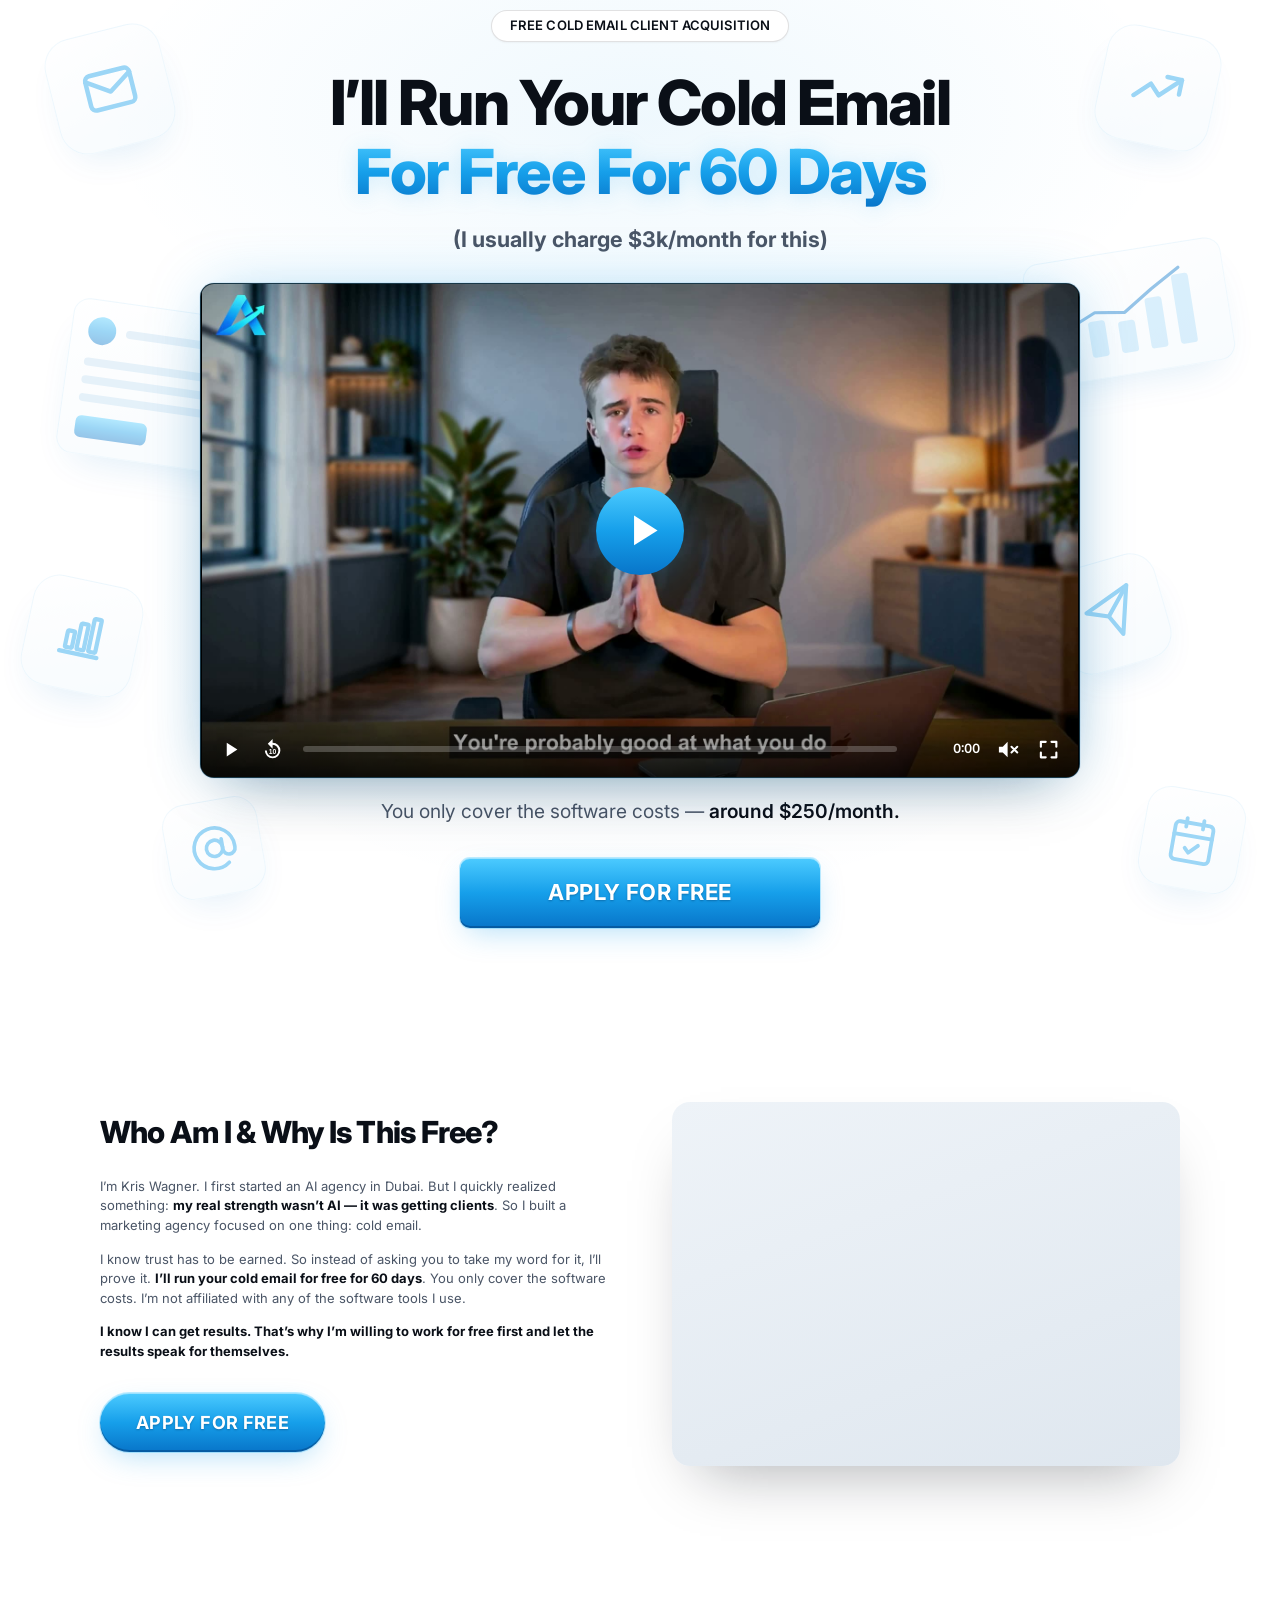
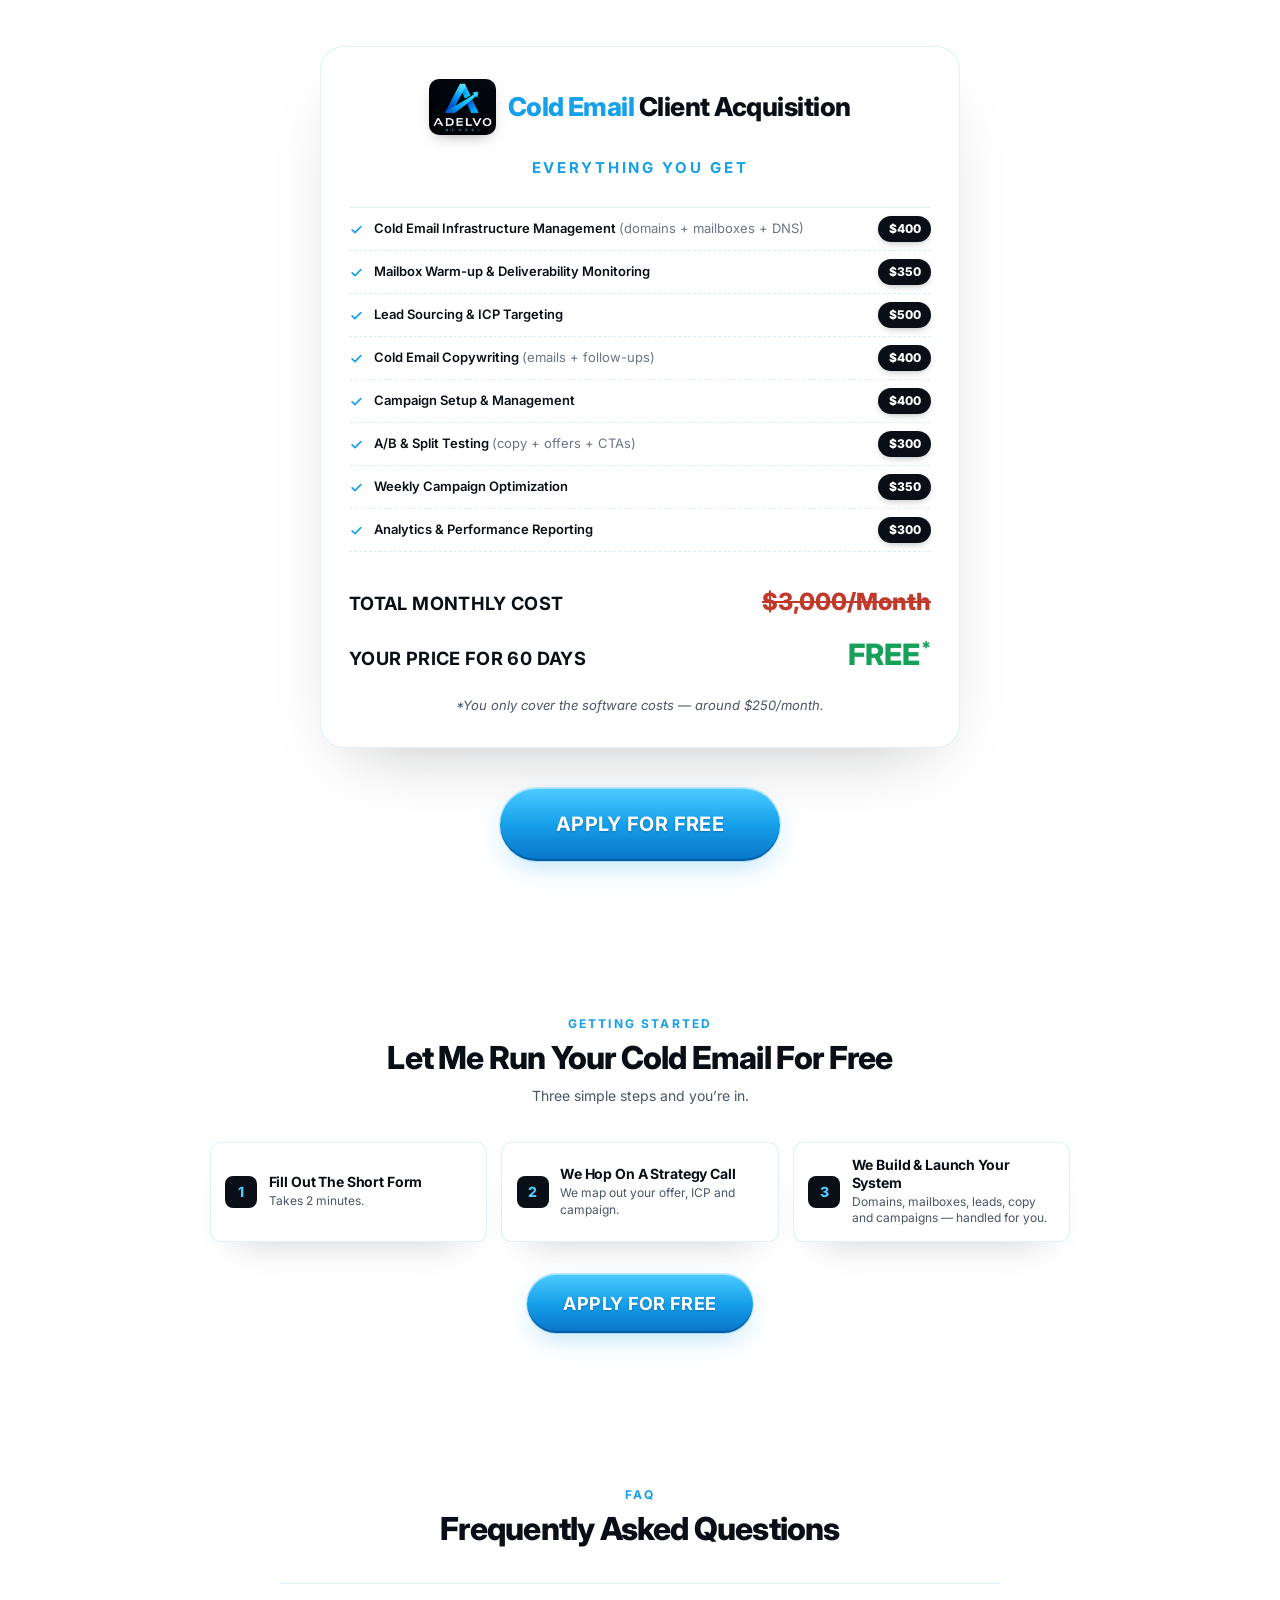
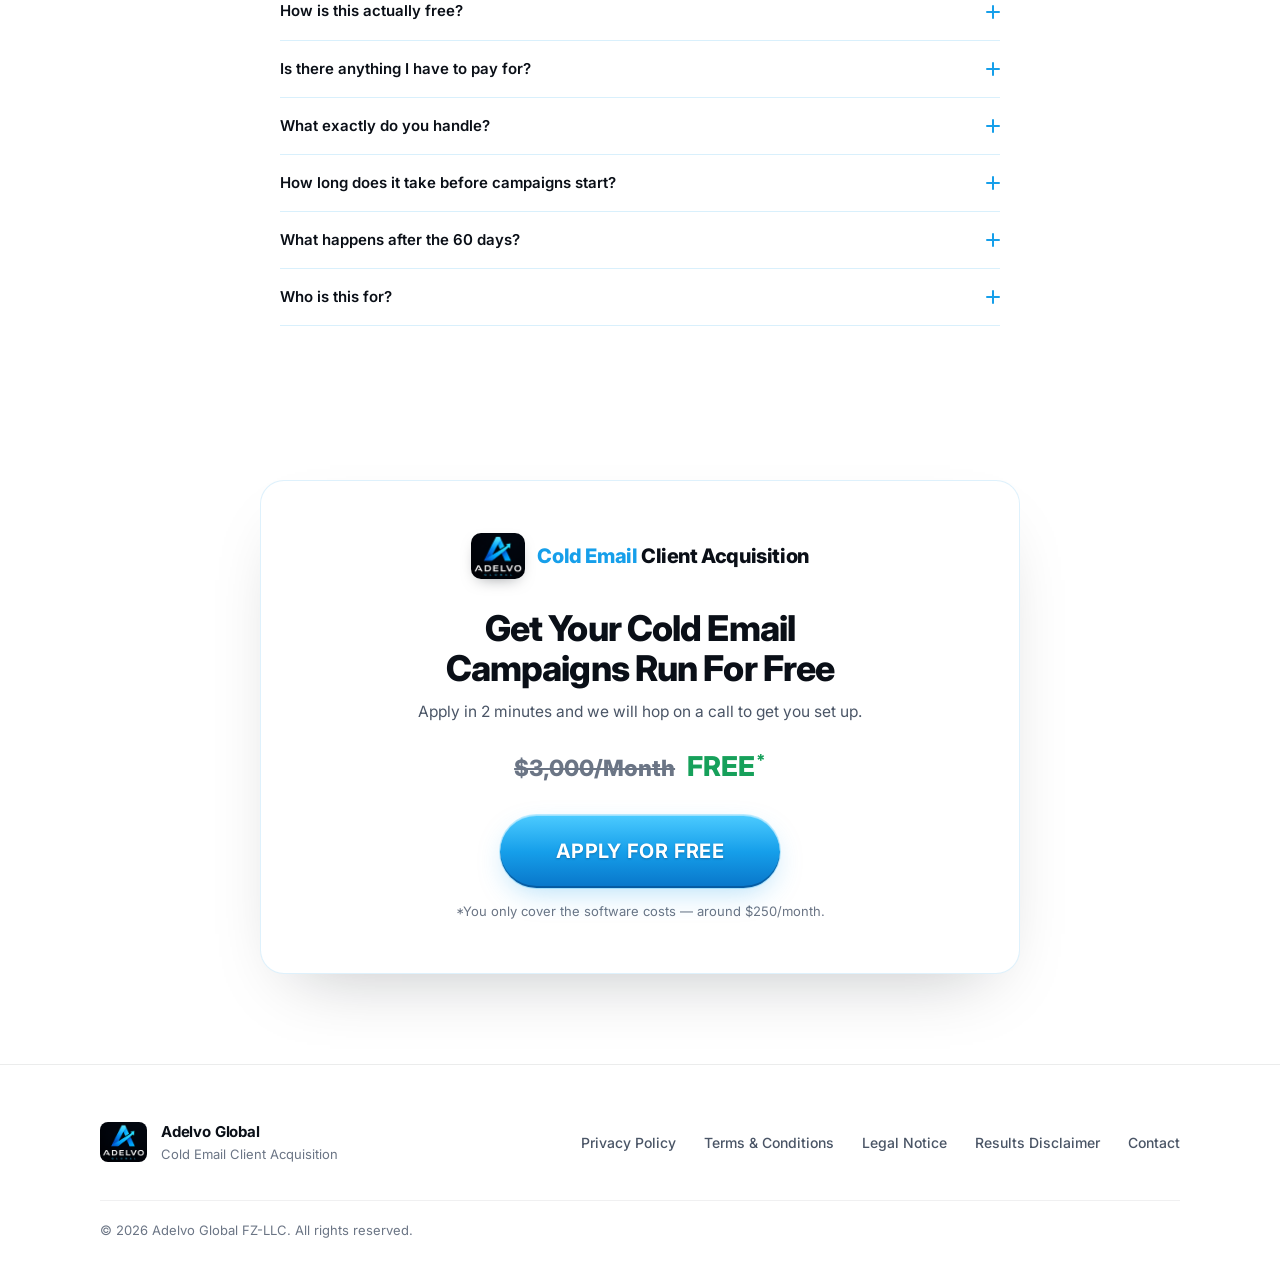
==== commit c968321e: "Update intro sentence in Who Am I section Co-Authored-By: Claude Opus 5.5 <noreply@anthropic.com>" ====
--- a/index.html
+++ b/index.html
@@ -156,7 +156,7 @@
           <h2 id="why-headline" class="why__headline">Who Am I &amp; Why Is This Free?</h2>
 
           <p class="why__text">
-            I’m Kris Wagner. I live in Dubai, and I first started an AI agency.
+            I’m Kris Wagner. I first started an AI agency in Dubai.
             But I quickly realized something: <strong>my real strength wasn’t AI — it was getting clients</strong>.
             So I built a marketing agency focused on one thing: cold email.
           </p>
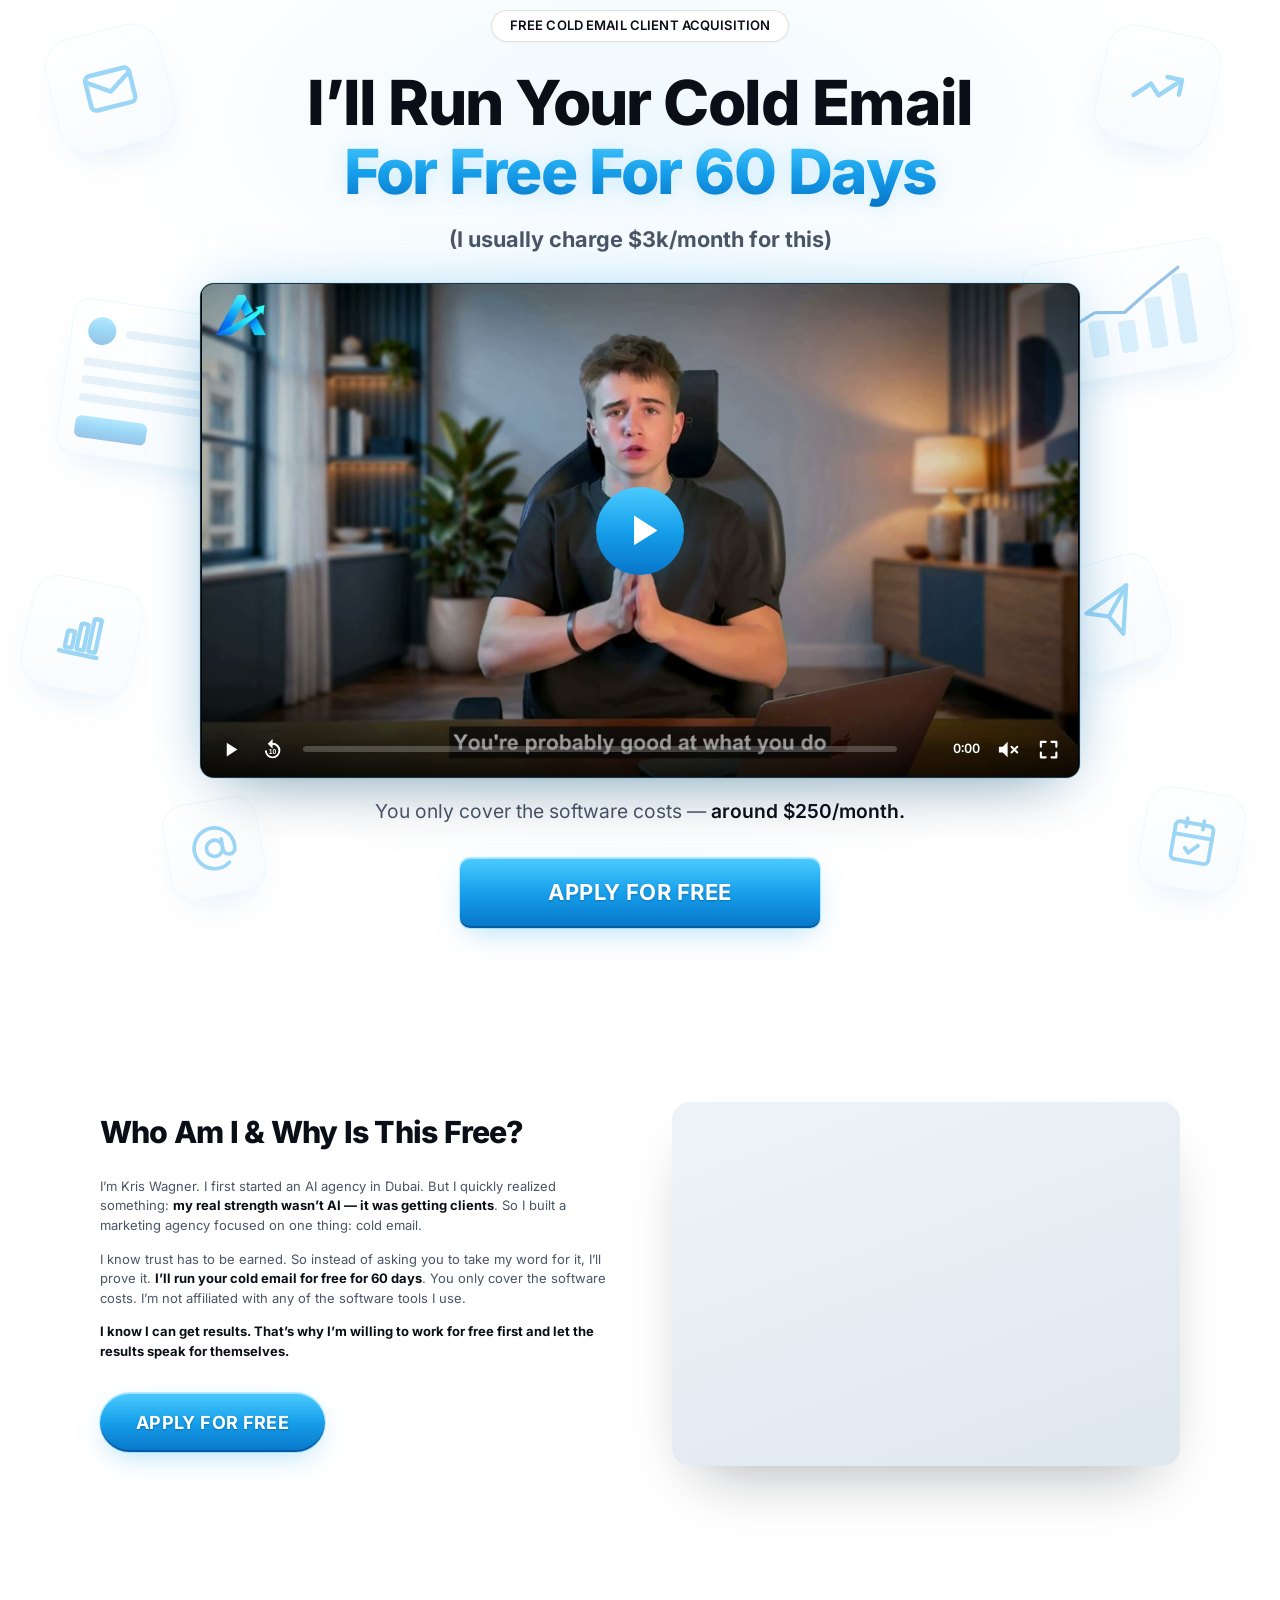
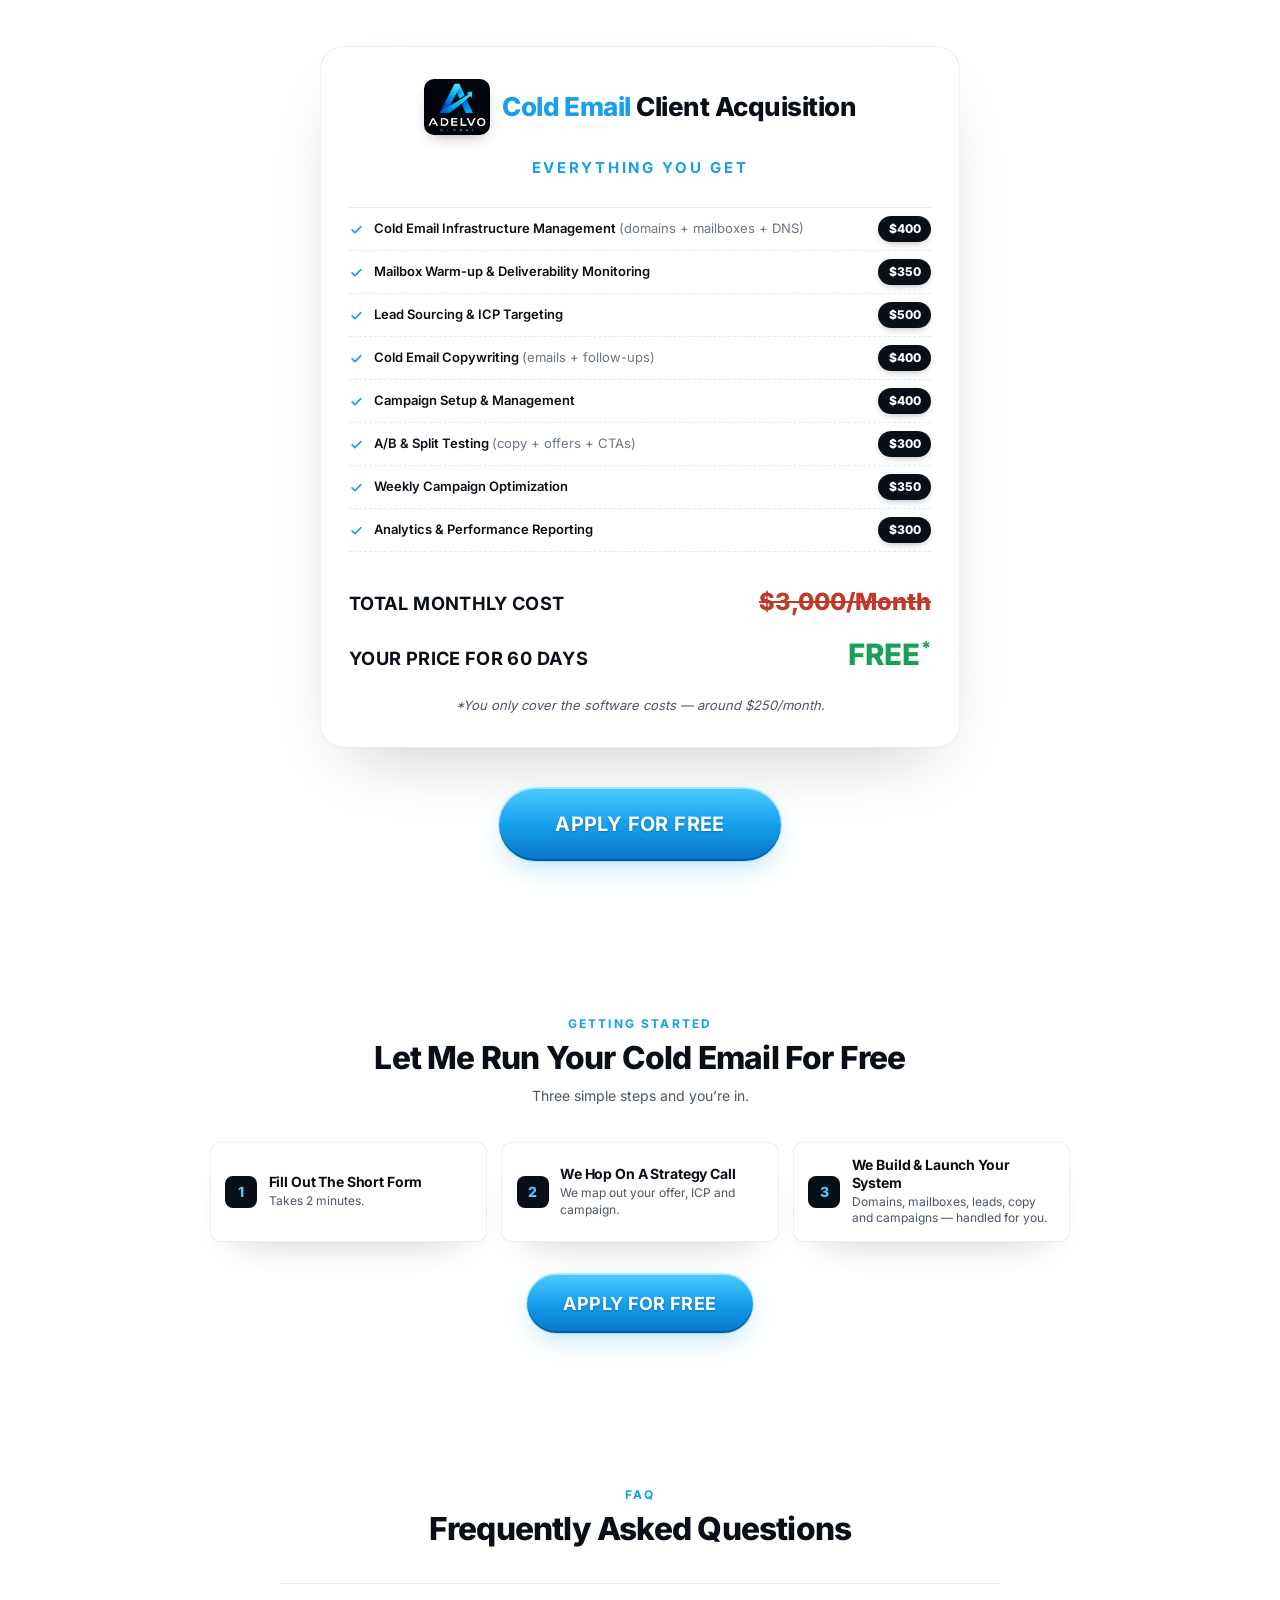
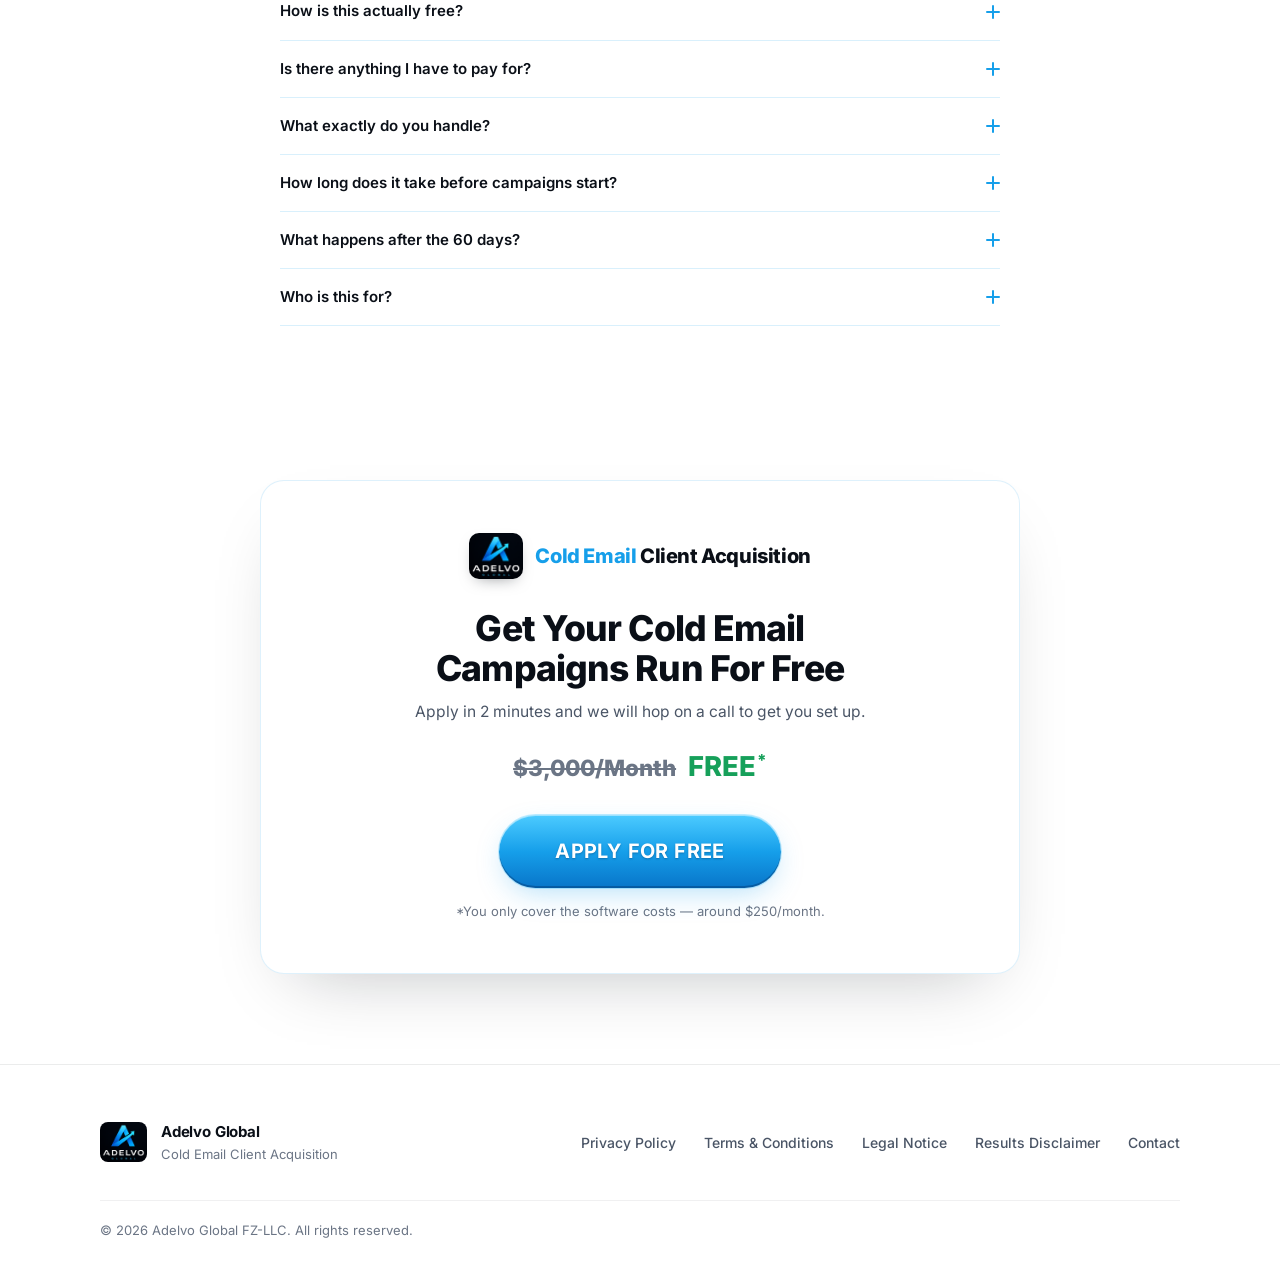
==== commit f9c73588: "Privacy policy rewrite, recording notices, self-hosted Inter font - Privacy policy: Vercel hosting, " ====
--- a/index.html
+++ b/index.html
@@ -6,16 +6,14 @@
   <title>Free Cold Email Client Acquisition | Adelvo Global</title>
   <meta name="description" content="I'll run your cold email for free for 60 days. You only cover the software costs." />
 
-  <!-- Fonts: Inter (display + body) -->
-  <link rel="preconnect" href="https://fonts.googleapis.com" />
-  <link rel="preconnect" href="https://fonts.gstatic.com" crossorigin />
-  <link href="https://fonts.googleapis.com/css2?family=Inter:wght@400;500;600;700;800&display=swap" rel="stylesheet" />
+  <!-- Font: Inter, self-hosted (see @font-face in css/styles.css) -->
+  <link rel="preload" href="assets/fonts/inter-latin.woff2" as="font" type="font/woff2" crossorigin />
 
   <link rel="icon" type="image/png" sizes="32x32" href="assets/favicon-32.png" />
   <link rel="icon" type="image/png" sizes="256x256" href="assets/favicon.png" />
   <link rel="apple-touch-icon" href="assets/favicon.png" />
 
-  <link rel="stylesheet" href="css/styles.css?v=21" />
+  <link rel="stylesheet" href="css/styles.css?v=23" />
 </head>
 <body>
 
@@ -316,7 +314,7 @@
           </details>
           <details class="faq__item">
             <summary class="faq__q">Is there anything I have to pay for?<span class="faq__icon" aria-hidden="true"></span></summary>
-            <div class="faq__a"><p>Yes. You cover the software and infrastructure costs needed to run the campaigns, which are usually around $250/month. I don’t make money from these tools and I’m not affiliated with them.</p></div>
+            <div class="faq__a"><p>Yes. You cover the software and infrastructure costs needed to run the campaigns, which are usually around $250/month. We don’t make money from these tools and we’re not affiliated with them.</p></div>
           </details>
           <details class="faq__item">
             <summary class="faq__q">What exactly do you handle?<span class="faq__icon" aria-hidden="true"></span></summary>
@@ -324,7 +322,7 @@
           </details>
           <details class="faq__item">
             <summary class="faq__q">How long does it take before campaigns start?<span class="faq__icon" aria-hidden="true"></span></summary>
-            <div class="faq__a"><p>Usually around 2–4 weeks. The inboxes need time to warm up properly. During that time, I build the targeting, lead lists, copy and campaigns so everything is ready to launch.</p></div>
+            <div class="faq__a"><p>Usually around 4 weeks. The inboxes need time to warm up properly. During that time, I build the targeting, lead lists, copy and campaigns so everything is ready to launch.</p></div>
           </details>
           <details class="faq__item">
             <summary class="faq__q">What happens after the 60 days?<span class="faq__icon" aria-hidden="true"></span></summary>
@@ -418,6 +416,6 @@
   </div>
 
   <script src="js/vsl.js?v=1" defer></script>
-  <script src="js/apply.js?v=6" defer></script>
+  <script src="js/apply.js?v=7" defer></script>
 </body>
 </html>
--- a/css/styles.css
+++ b/css/styles.css
@@ -1,3 +1,26 @@
+/* ==========================================================================
+   FONTS
+   Inter (variable, weights 400–800), self-hosted. Same files and subsets
+   Google Fonts served before. License: assets/fonts/OFL.txt
+   ========================================================================== */
+@font-face {
+  font-family: "Inter";
+  font-style: normal;
+  font-weight: 400 800;
+  font-display: swap;
+  src: url("../assets/fonts/inter-latin-ext.woff2") format("woff2");
+  unicode-range: U+0100-02BA, U+02BD-02C5, U+02C7-02CC, U+02CE-02D7, U+02DD-02FF, U+0304, U+0308, U+0329, U+1D00-1DBF, U+1E00-1E9F, U+1EF2-1EFF, U+2020, U+20A0-20AB, U+20AD-20C4, U+2113, U+2C60-2C7F, U+A720-A7FF;
+}
+
+@font-face {
+  font-family: "Inter";
+  font-style: normal;
+  font-weight: 400 800;
+  font-display: swap;
+  src: url("../assets/fonts/inter-latin.woff2") format("woff2");
+  unicode-range: U+0000-00FF, U+0131, U+0152-0153, U+02BB-02BC, U+02C6, U+02DA, U+02DC, U+0304, U+0308, U+0329, U+2000-206F, U+20AC, U+2122, U+2191, U+2193, U+2212, U+2215, U+FEFF, U+FFFD;
+}
+
 /* ==========================================================================
    DESIGN TOKENS
    ========================================================================== */
@@ -282,12 +305,12 @@
   .bg-card { scale: 0.8; }
 }
 
-/* Mobile: keep only a few small, very faint tiles */
+/* Mobile: same tiles as desktop, just smaller */
 @media (max-width: 760px) {
-  .hero__bg > :not(.bg-tile--m) { display: none; }
-  .bg-tile--m {
-    scale: 0.6;
-    opacity: 0.22;
+  .bg-tile,
+  .bg-card {
+    scale: 0.55;
+    opacity: 0.4;
   }
 }
 
@@ -1618,13 +1641,110 @@
     padding: 1.1rem 1.5rem;
   }
 
-  /* Tighter section spacing so stacked paddings don't leave large gaps */
+  /* Hero fills the first screen: "Apply For Free" sits at the bottom,
+     the next section starts below the fold */
+  .hero {
+    padding-block: 1.25rem 2rem;
+  }
+
+  .hero__inner {
+    min-height: calc(100vh - 3.25rem);
+    min-height: calc(100svh - 3.25rem);
+    gap: 1.25rem;
+  }
+
+  .hero__inner > * {
+    margin-block: 0;
+  }
+
+  .hero__inner > .hero__anchor {
+    margin-top: -0.5rem;
+  }
+
+  /* Leftover height goes above and below the video */
+  .hero__inner > .vsl {
+    margin-block: auto;
+  }
+
+  /* Section spacing */
   .why {
-    padding-block: 2.5rem 2rem;
+    padding-block: 3.5rem 3rem;
+  }
+
+  .why__headline {
+    margin-bottom: 1.5rem;
+  }
+
+  .why__text + .why__text {
+    margin-top: 1.4em;
+  }
+
+  .why .btn--compact {
+    margin-top: 2.25rem;
   }
 
   .offer {
-    padding-block: 2rem 2.5rem;
+    padding-block: 3rem;
+  }
+
+  .offer__totals {
+    margin-top: 1.75rem;
+    gap: 1rem;
+  }
+
+  .offer__fine {
+    margin-top: 1.5rem;
+  }
+
+  .offer .cta,
+  .steps .cta {
+    margin-top: 2.25rem;
+  }
+
+  .steps,
+  .faq {
+    padding-block: 3rem;
+  }
+
+  .steps__headline {
+    margin-top: 0.75rem;
+  }
+
+  .steps__sub {
+    margin-top: 0.85rem;
+  }
+
+  .steps__list {
+    margin-top: 2rem;
+    gap: 1rem;
+  }
+
+  .faq__list {
+    margin-top: 2rem;
+  }
+
+  .faq__q {
+    padding-block: 1.25rem;
+  }
+
+  .final {
+    padding-block: 3rem 4rem;
+  }
+
+  .final__headline {
+    margin-top: 1.5rem;
+  }
+
+  .final__sub {
+    margin-top: 1rem;
+  }
+
+  .final__price {
+    margin: 1.5rem 0 1.75rem;
+  }
+
+  .final__note {
+    margin-top: 1.25rem;
   }
 
   /* Phone-sized body copy: nothing important below 14px */
@@ -1653,7 +1773,7 @@
 
   .offer__item {
     gap: 0.7rem;
-    padding-block: 0.7rem;
+    padding-block: 0.9rem;
   }
 
   .offer__name {
@@ -1694,7 +1814,7 @@
 
   .step {
     gap: 0.85rem;
-    padding: 1rem;
+    padding: 1.15rem 1rem;
   }
 
   .step__num {
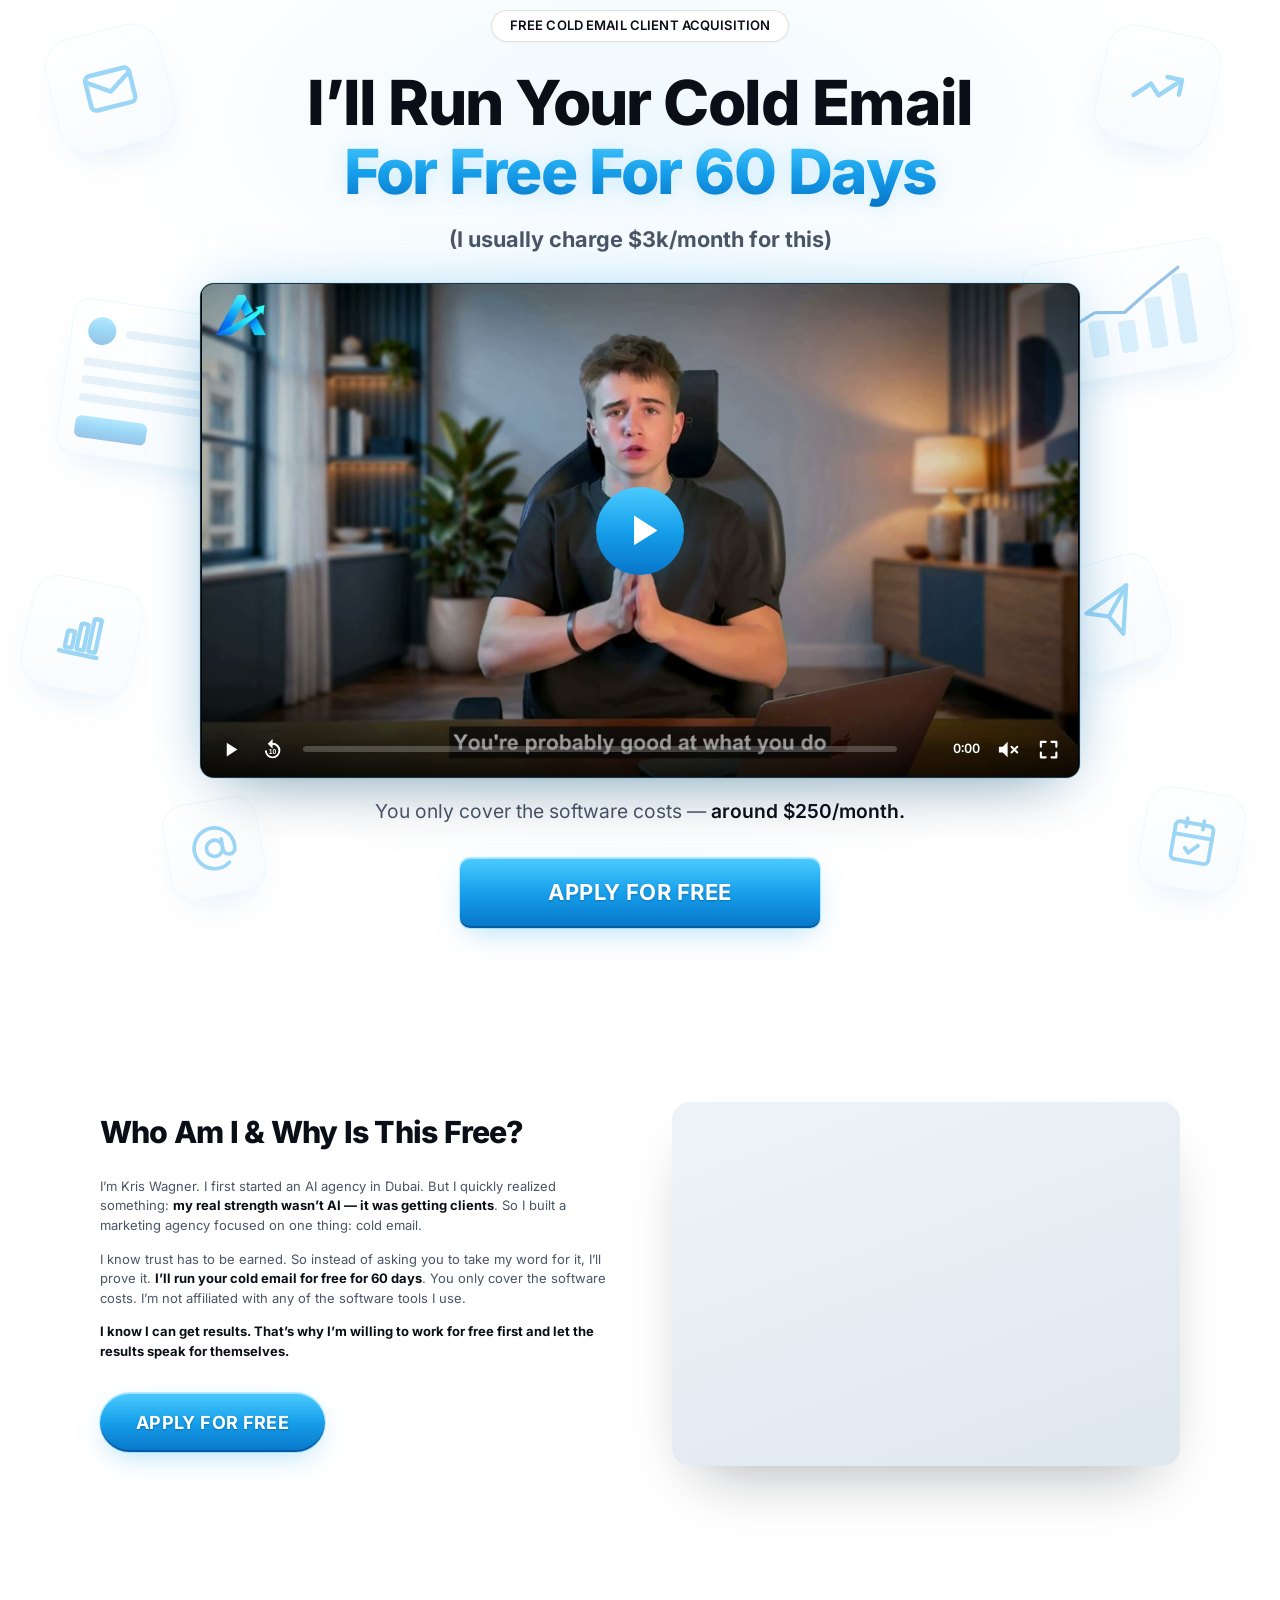
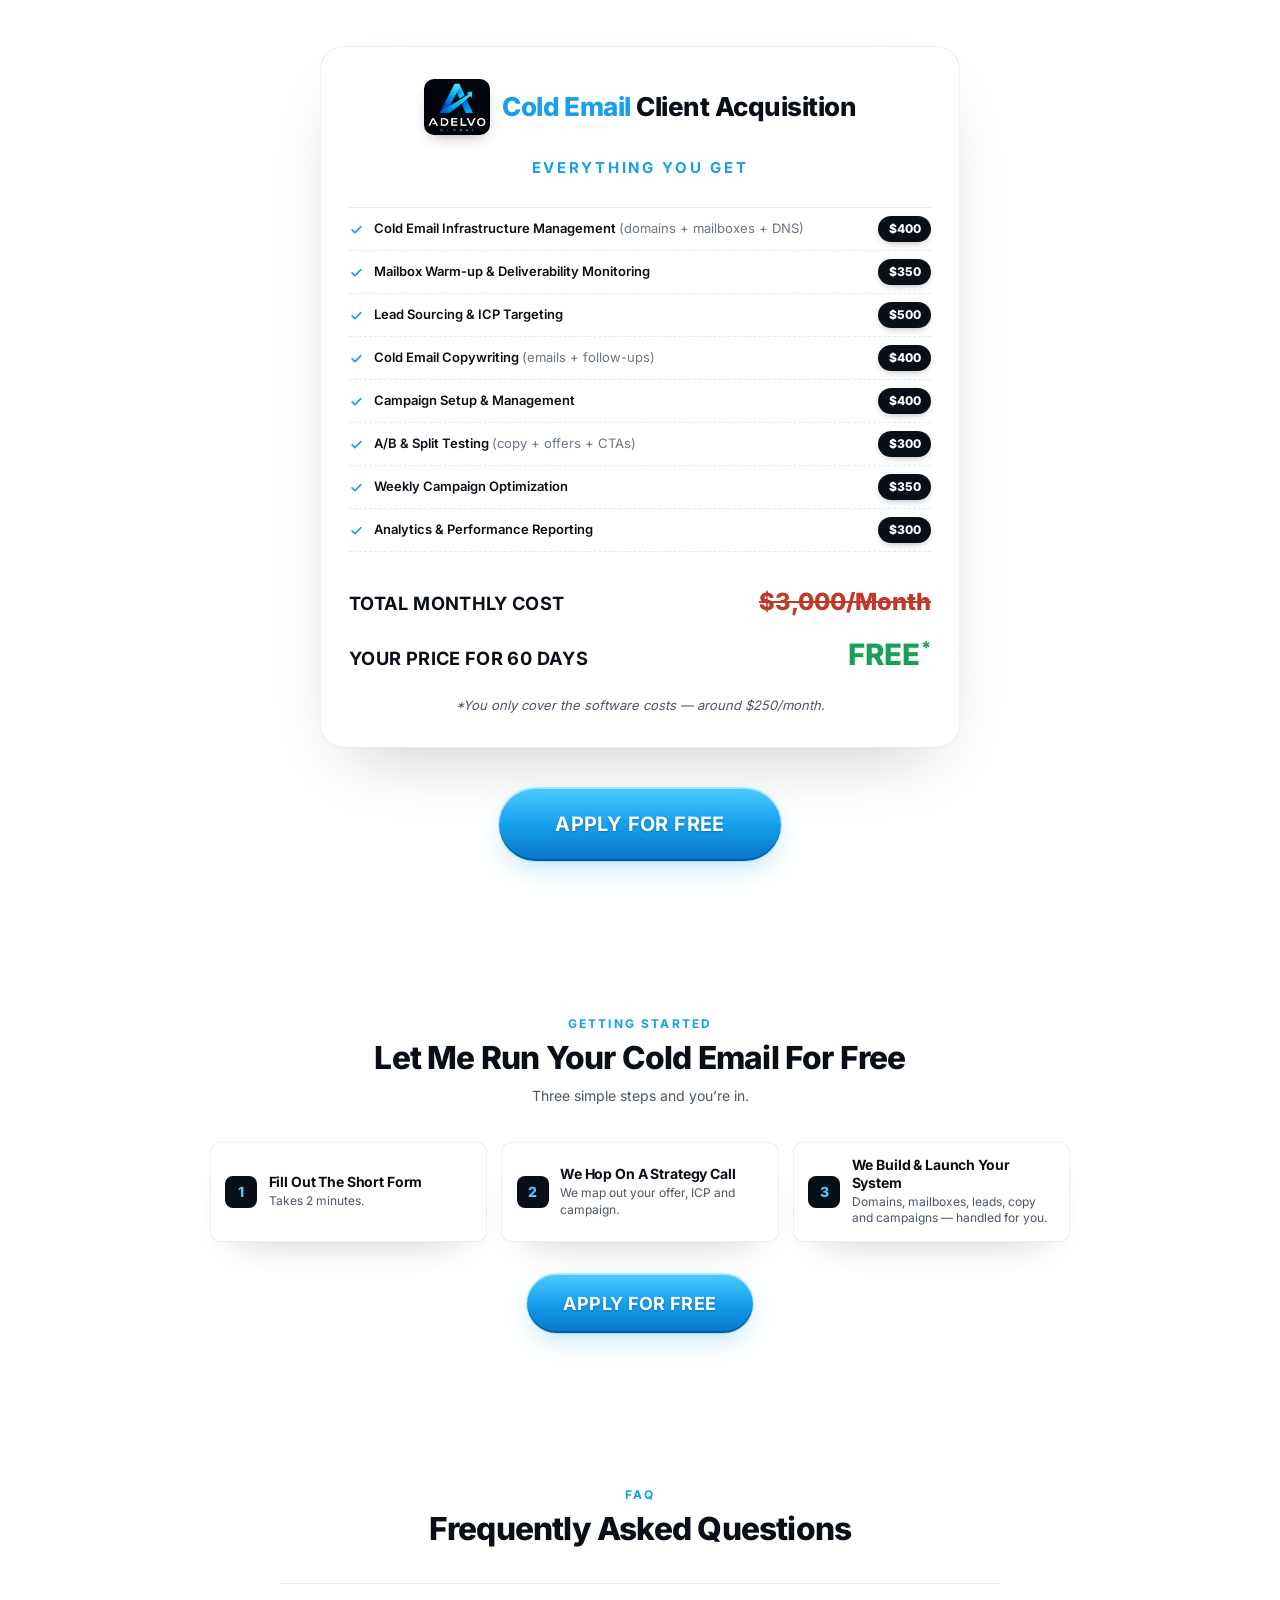
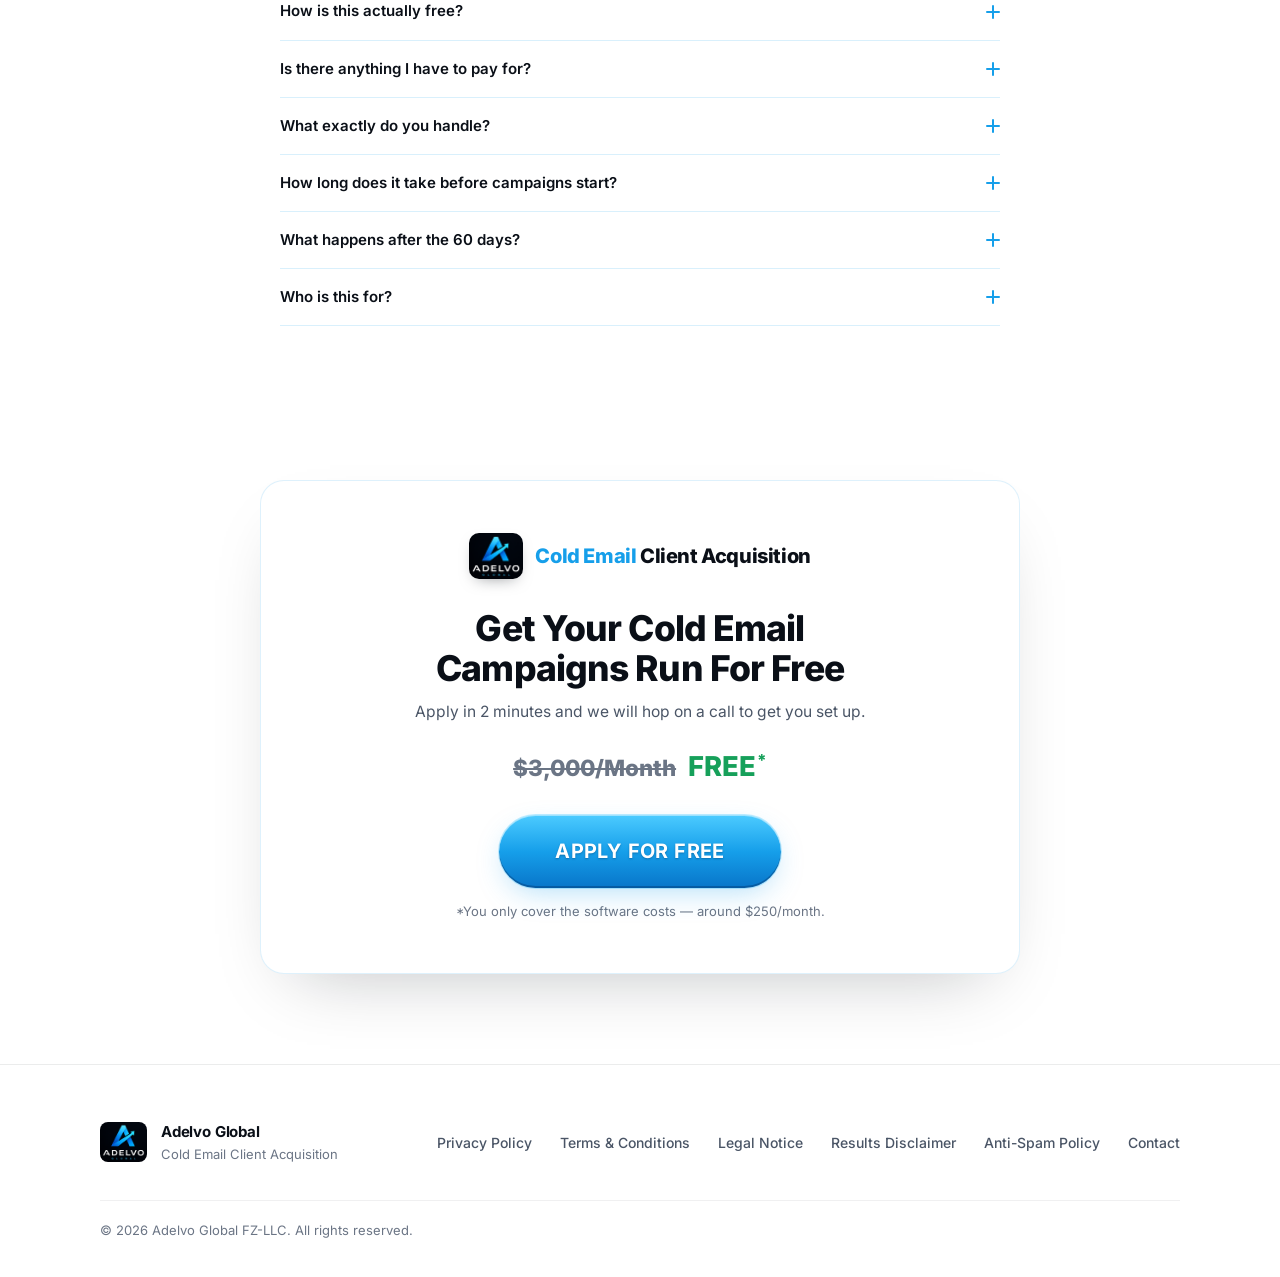
==== commit 63908e95: "Add Anti-Spam Policy page, footer link, and Vercel clean URLs Co-Authored-By: Claude Opus 5.5 <norep" ====
--- a/index.html
+++ b/index.html
@@ -368,7 +368,7 @@
 
   <!-- =========================================================
        FOOTER — the same markup is copied into every legal page
-       (privacy-policy, terms, legal-notice, results-disclaimer,
+       (privacy-policy, terms, legal-notice, results-disclaimer, anti-spam-policy,
        contact). Update all copies when changing it.
        ========================================================= -->
   <footer class="site-footer">
@@ -385,6 +385,7 @@
         <a href="terms.html">Terms &amp; Conditions</a>
         <a href="legal-notice.html">Legal Notice</a>
         <a href="results-disclaimer.html">Results Disclaimer</a>
+        <a href="anti-spam-policy.html">Anti-Spam Policy</a>
         <a href="contact.html">Contact</a>
       </nav>
     </div>
--- a/css/styles.css
+++ b/css/styles.css
@@ -305,12 +305,43 @@
   .bg-card { scale: 0.8; }
 }
 
-/* Mobile: same tiles as desktop, just smaller */
+/* Mobile: no room beside the text, so instead two small tiles peek out
+   from behind the video corners, in the empty space above/below it */
 @media (max-width: 760px) {
-  .bg-tile,
-  .bg-card {
-    scale: 0.55;
-    opacity: 0.4;
+  .hero__bg > * { display: none; }
+
+  .vsl {
+    position: relative;
+  }
+
+  .vsl::before,
+  .vsl::after {
+    content: "";
+    position: absolute;
+    z-index: -1;
+    width: 48px;
+    aspect-ratio: 1;
+    border-radius: 24%;
+    border: 1px solid rgba(22, 159, 234, 0.14);
+    box-shadow: 0 12px 28px -14px rgba(8, 117, 201, 0.35);
+    background:
+      var(--tile-icon) center / 52% no-repeat,
+      linear-gradient(160deg, #ffffff 0%, #eef7fd 100%);
+    opacity: 0.5;
+  }
+
+  .vsl::before {
+    --tile-icon: url("data:image/svg+xml,%3Csvg xmlns='http://www.w3.org/2000/svg' viewBox='0 0 24 24' fill='none' stroke='%23169fea' stroke-width='1.8' stroke-linecap='round' stroke-linejoin='round'%3E%3Crect x='3' y='5' width='18' height='14' rx='2'/%3E%3Cpath d='m3 7 9 6 9-6'/%3E%3C/svg%3E");
+    top: -30px;
+    left: 10px;
+    transform: rotate(-12deg);
+  }
+
+  .vsl::after {
+    --tile-icon: url("data:image/svg+xml,%3Csvg xmlns='http://www.w3.org/2000/svg' viewBox='0 0 24 24' fill='none' stroke='%23169fea' stroke-width='1.8' stroke-linecap='round' stroke-linejoin='round'%3E%3Cpath d='M3 17l6-6 4 4 8-8'/%3E%3Cpath d='M15 7h6v6'/%3E%3C/svg%3E");
+    bottom: -30px;
+    right: 10px;
+    transform: rotate(12deg);
   }
 }
 
@@ -1661,8 +1692,13 @@
     margin-top: -0.5rem;
   }
 
-  /* Leftover height goes above and below the video */
+  /* Leftover height is split evenly: above the video, between the video
+     and the price line, and between the price line and the button */
   .hero__inner > .vsl {
+    margin-top: auto;
+  }
+
+  .hero__inner > .hero__sub--below-vsl {
     margin-block: auto;
   }
 
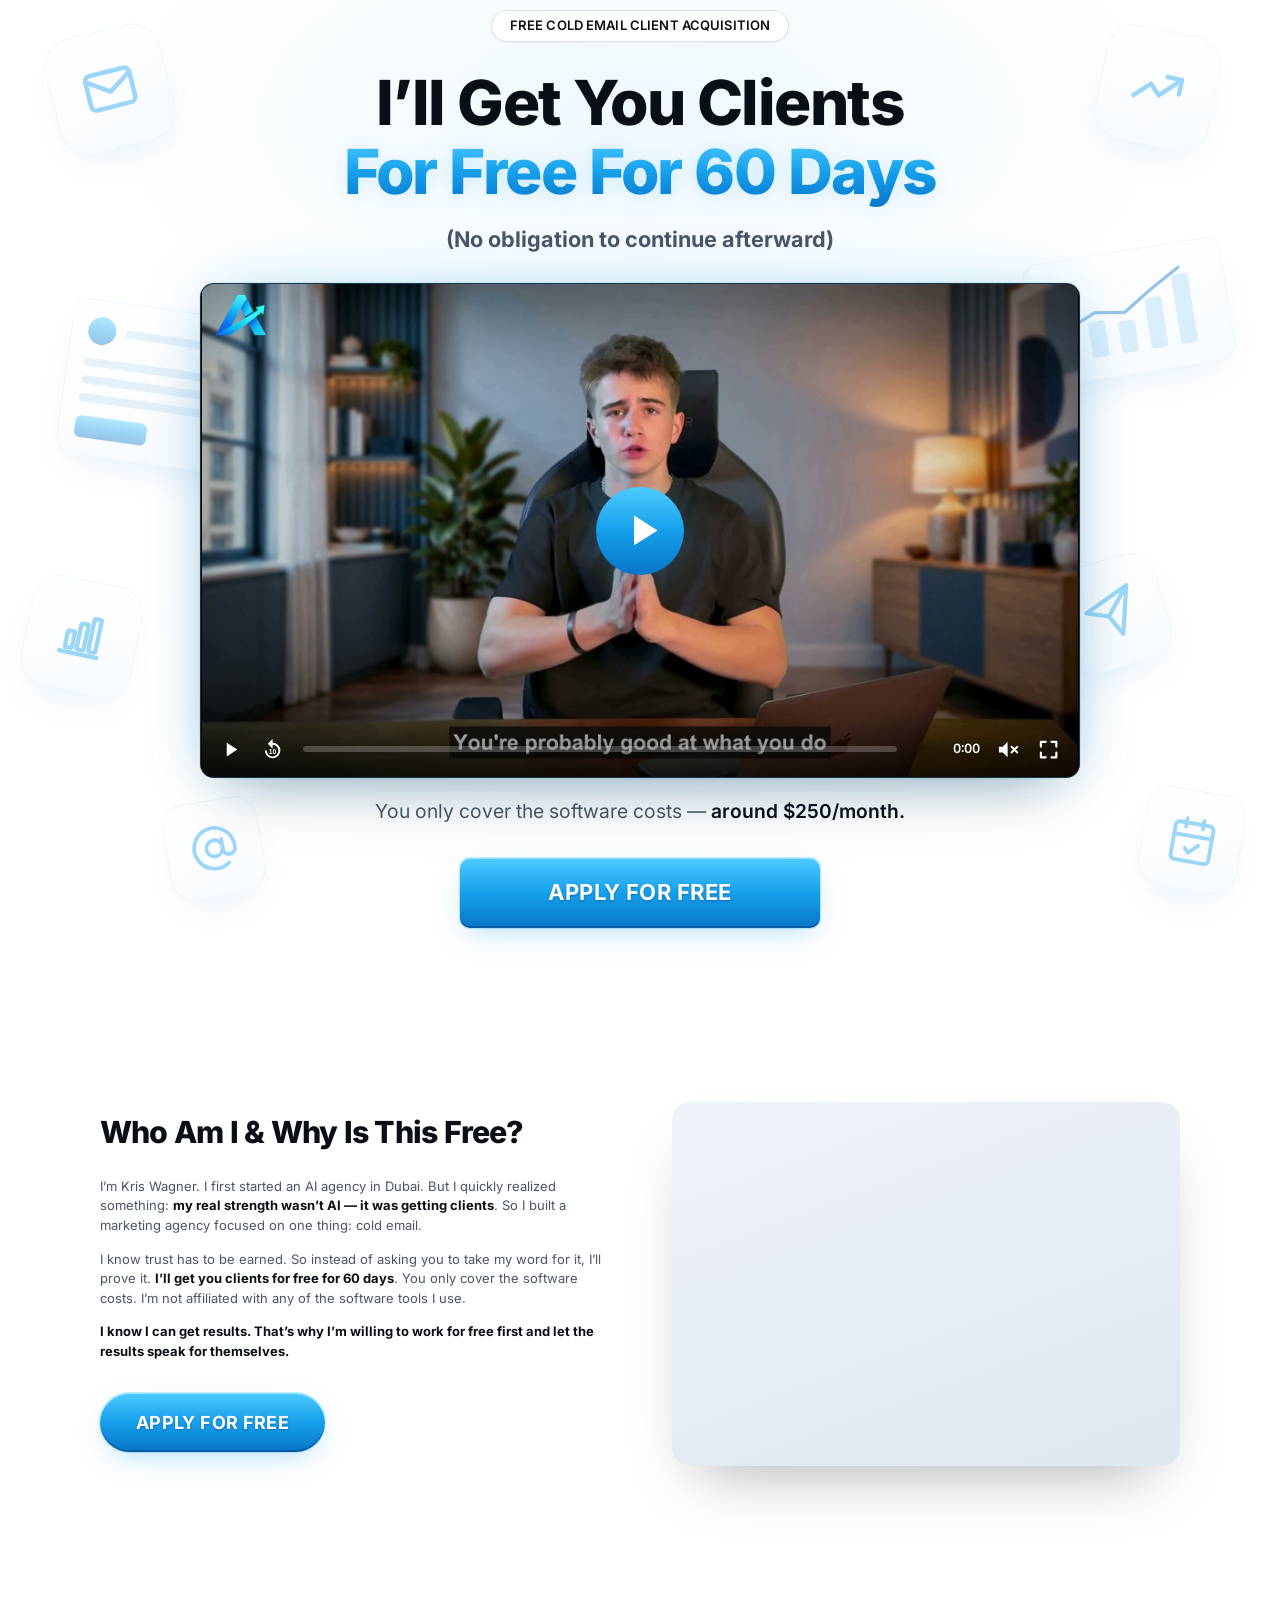
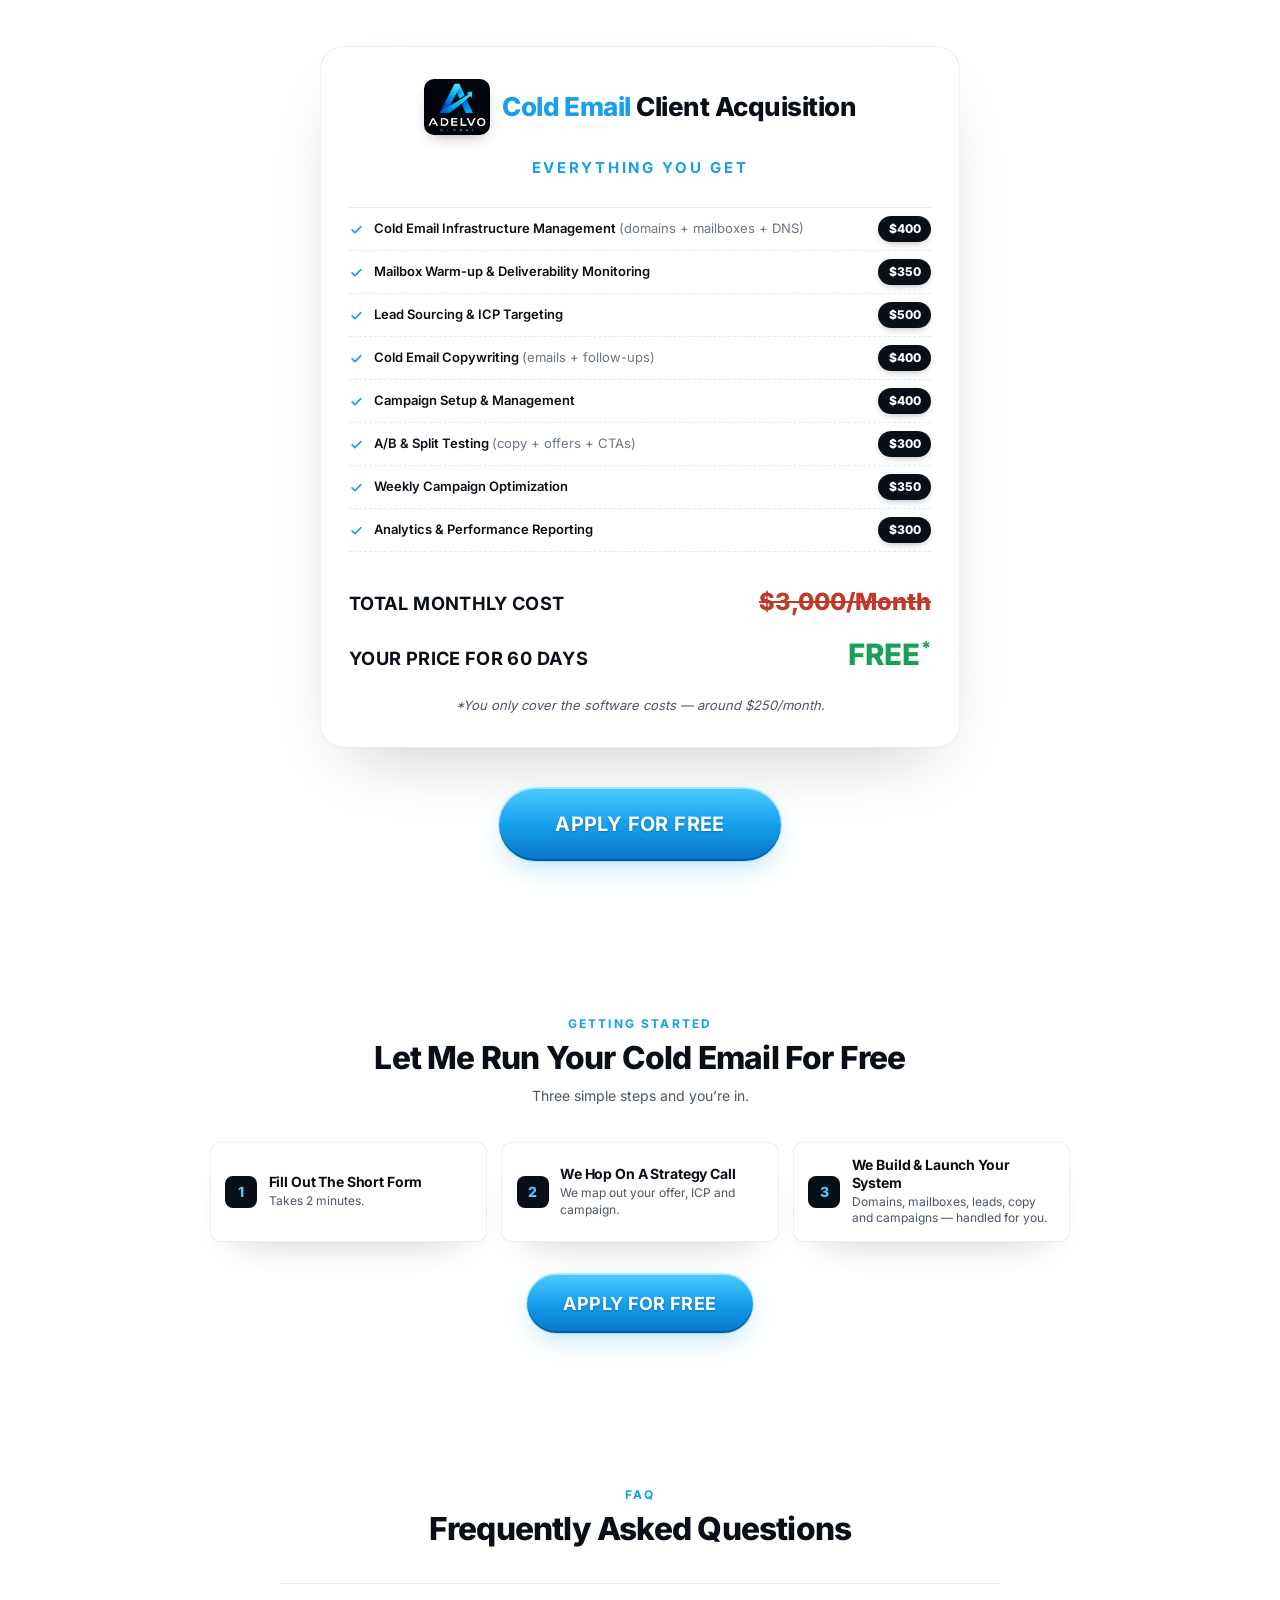
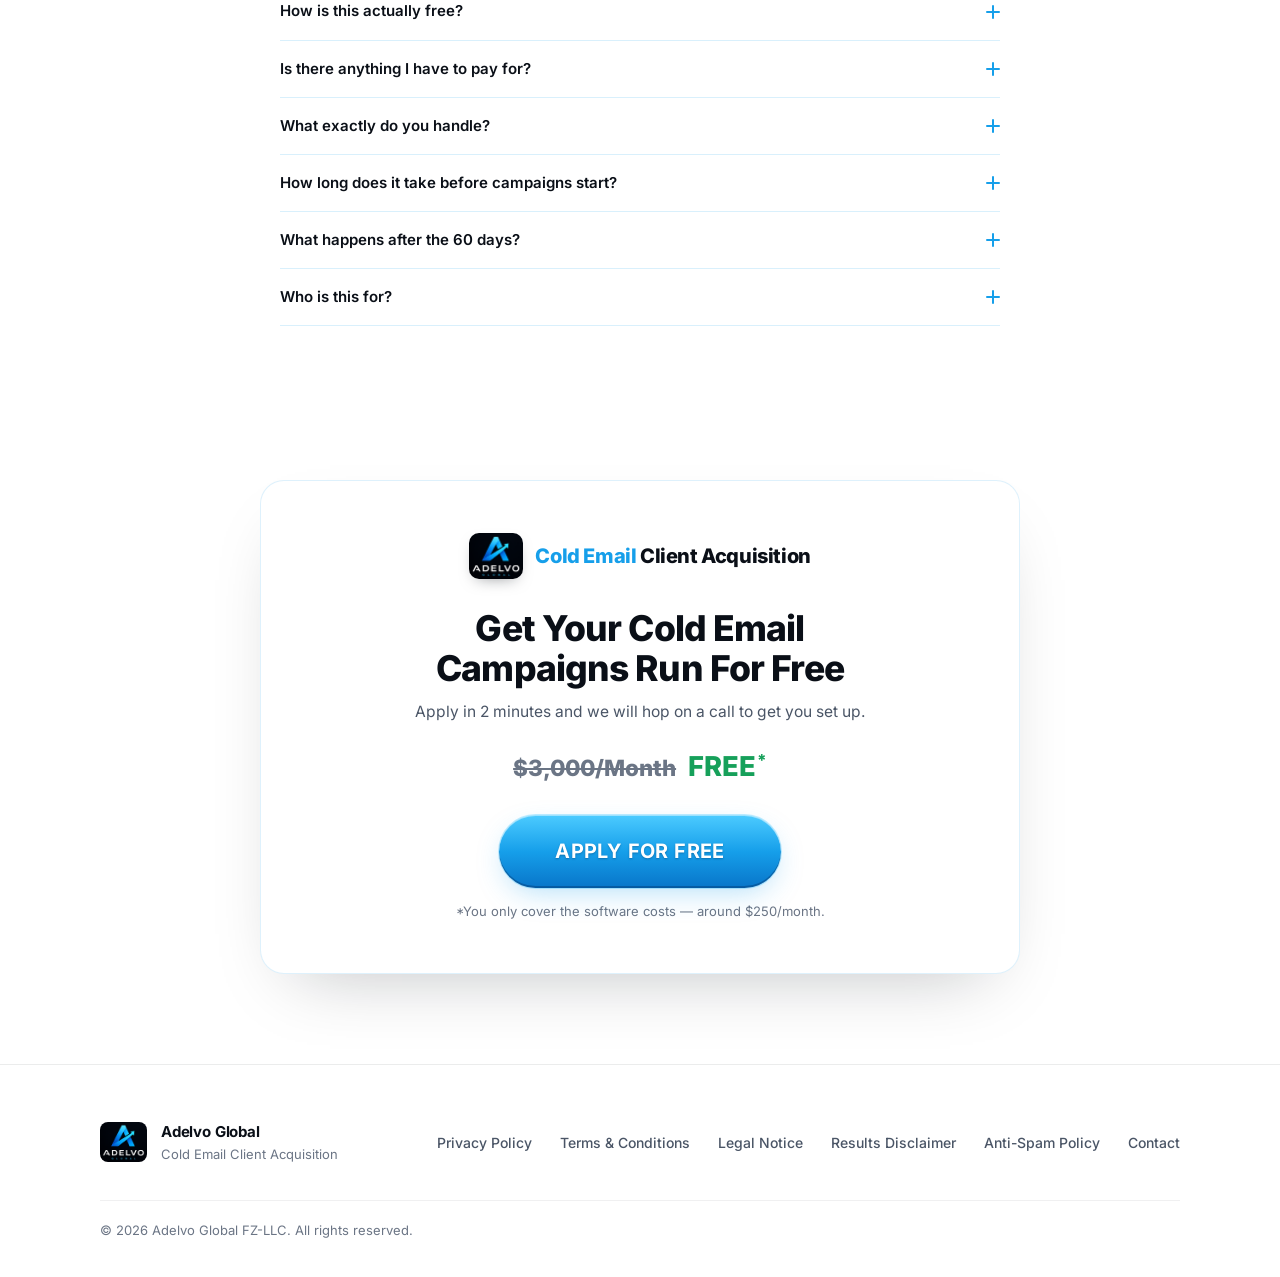
==== commit b1cf6089: "Headline: I'll Get You Clients; replace price anchor with no-obligation line Co-Authored-By: Claude " ====
--- a/index.html
+++ b/index.html
@@ -4,7 +4,7 @@
   <meta charset="UTF-8" />
   <meta name="viewport" content="width=device-width, initial-scale=1.0" />
   <title>Free Cold Email Client Acquisition | Adelvo Global</title>
-  <meta name="description" content="I'll run your cold email for free for 60 days. You only cover the software costs." />
+  <meta name="description" content="I'll get you clients for free for 60 days. You only cover the software costs." />
 
   <!-- Font: Inter, self-hosted (see @font-face in css/styles.css) -->
   <link rel="preload" href="assets/fonts/inter-latin.woff2" as="font" type="font/woff2" crossorigin />
@@ -79,12 +79,12 @@
 
         <!-- 2. Main headline -->
         <h1 id="hero-headline" class="hero__headline">
-          <span class="hero__headline-line">I’ll Run Your Cold&nbsp;Email</span>
+          <span class="hero__headline-line">I’ll Get You Clients</span>
           <span class="hero__headline-line text-gradient">For Free For 60&nbsp;Days</span>
         </h1>
 
         <!-- 3. Value anchor -->
-        <p class="hero__anchor">(I usually charge $3k/month for this)</p>
+        <p class="hero__anchor">(No obligation to continue afterward)</p>
 
         <!-- 4. VSL -->
         <div class="vsl">
@@ -160,7 +160,7 @@
           </p>
           <p class="why__text">
             I know trust has to be earned. So instead of asking you
-            to take my word for it, I’ll prove it. <strong>I’ll run your cold email for free for 60 days</strong>.
+            to take my word for it, I’ll prove it. <strong>I’ll get you clients for free for 60 days</strong>.
             You only cover the software costs. I’m not affiliated with any of the software tools I use.
           </p>
           <p class="why__text why__text--strong">
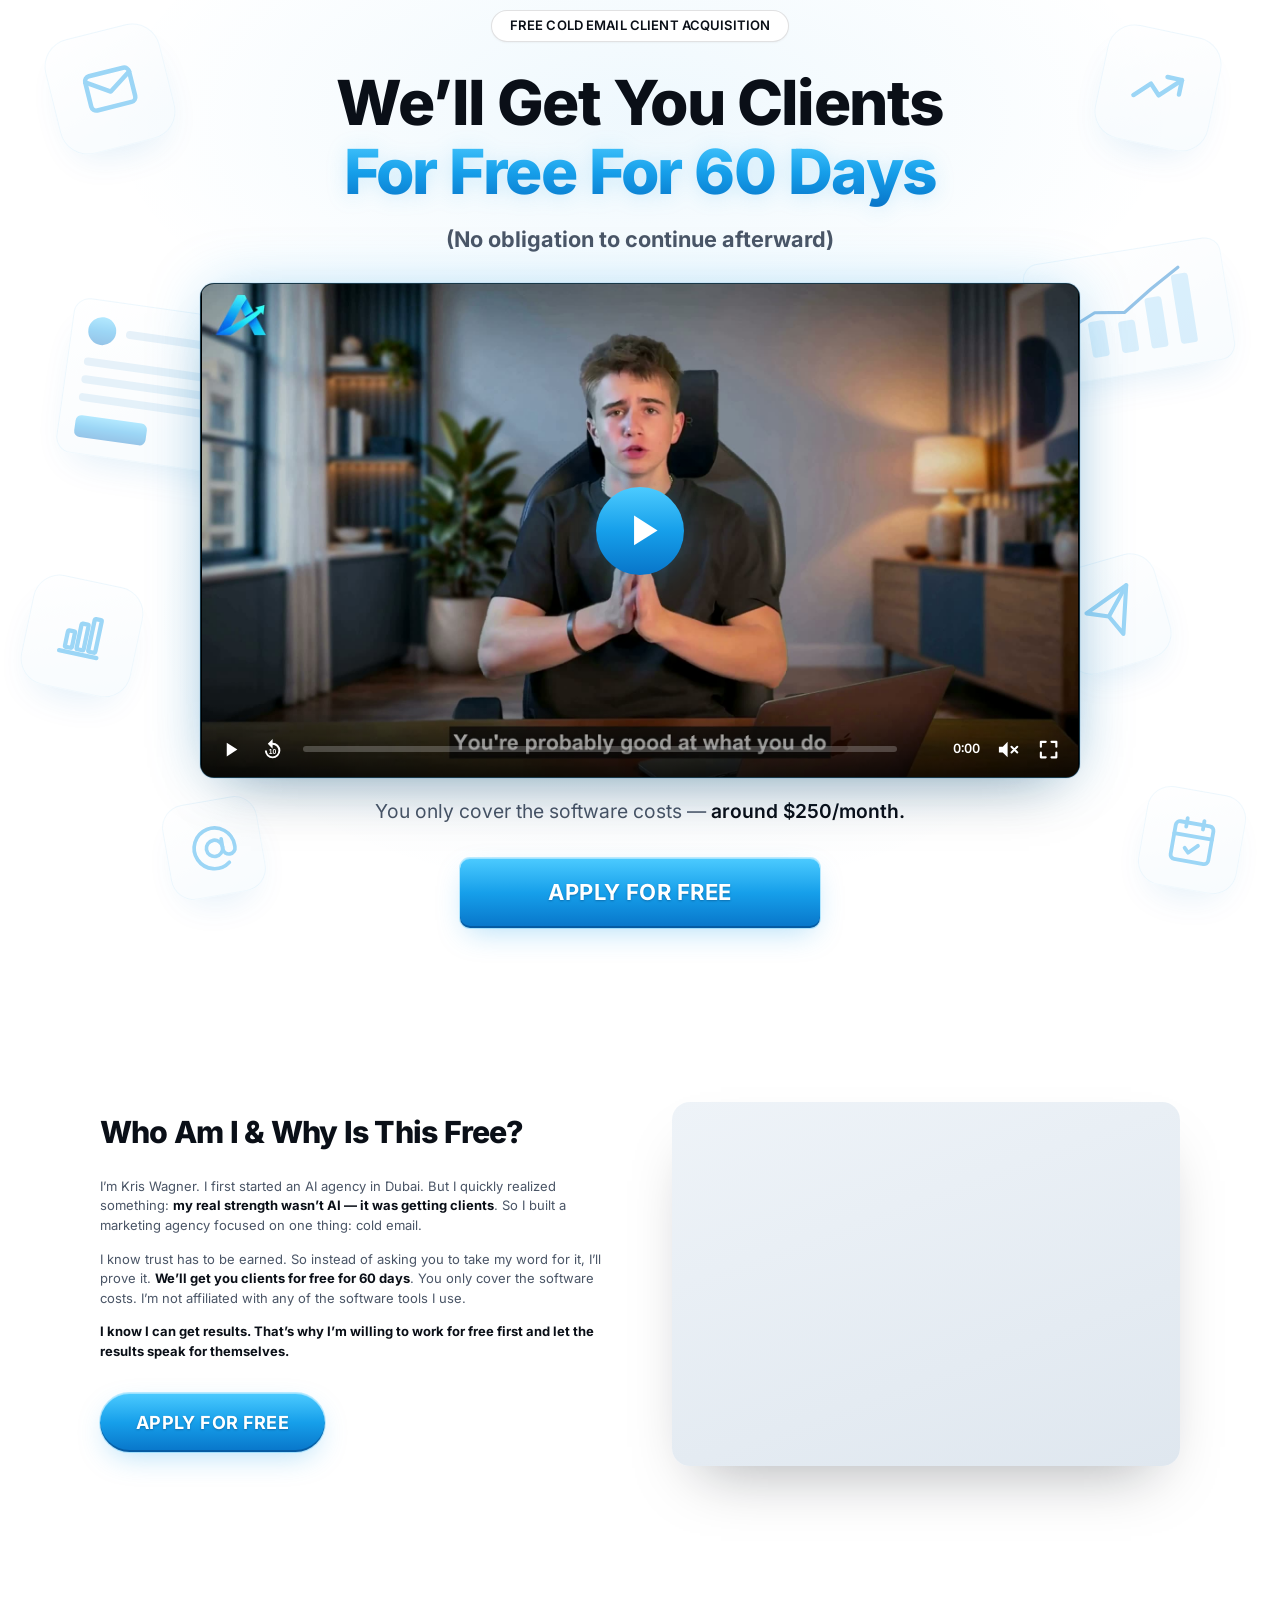
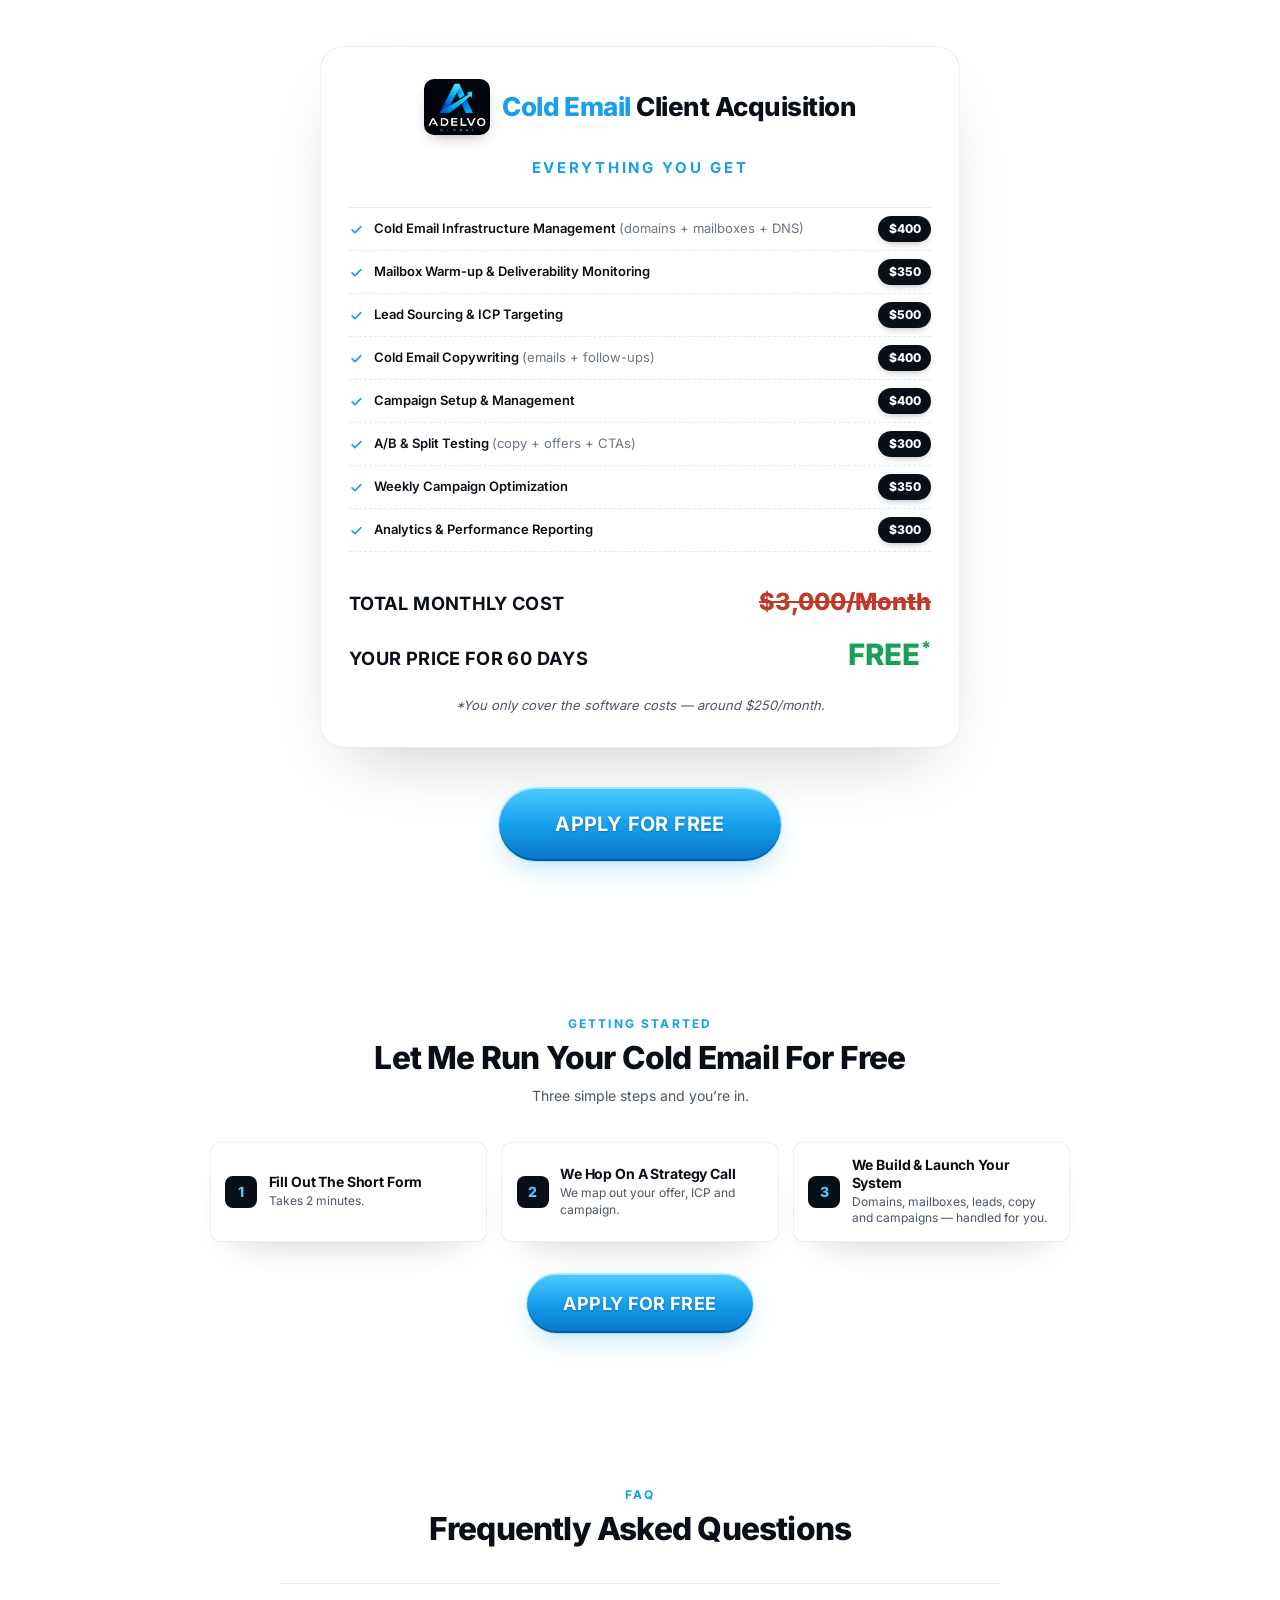
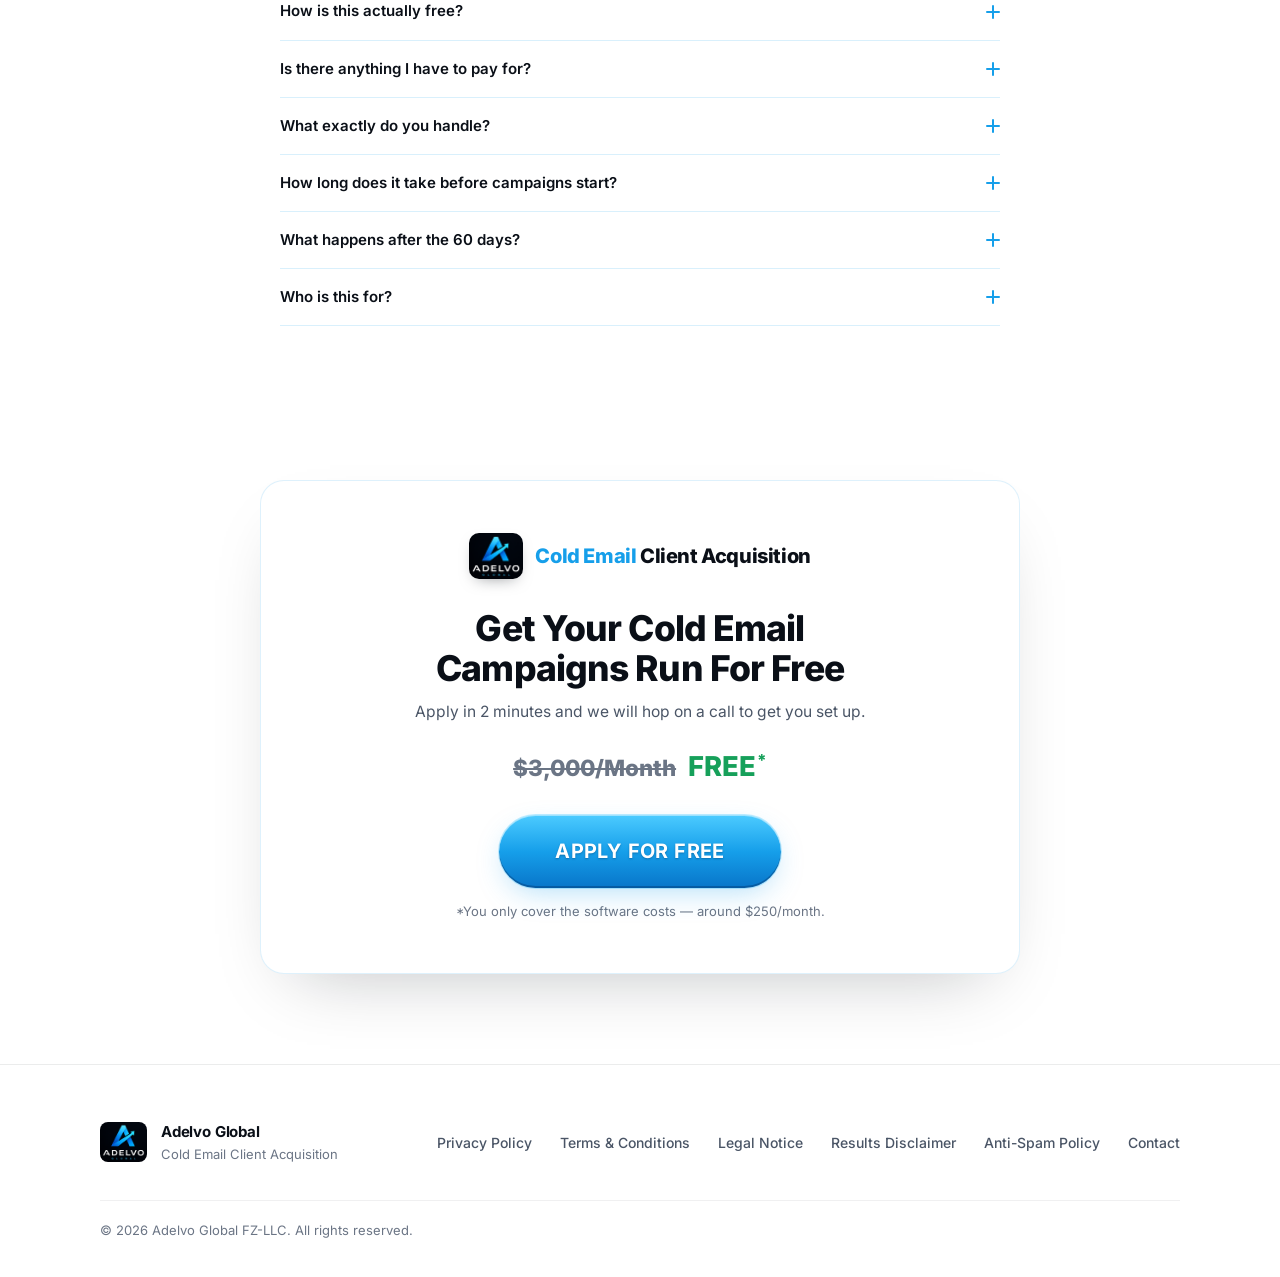
==== commit bd868ad7: "Switch I'll to We'll in headline, meta description and why section Co-Authored-By: Claude Opus 5.5 <" ====
--- a/index.html
+++ b/index.html
@@ -4,7 +4,7 @@
   <meta charset="UTF-8" />
   <meta name="viewport" content="width=device-width, initial-scale=1.0" />
   <title>Free Cold Email Client Acquisition | Adelvo Global</title>
-  <meta name="description" content="I'll get you clients for free for 60 days. You only cover the software costs." />
+  <meta name="description" content="We'll get you clients for free for 60 days. You only cover the software costs." />
 
   <!-- Font: Inter, self-hosted (see @font-face in css/styles.css) -->
   <link rel="preload" href="assets/fonts/inter-latin.woff2" as="font" type="font/woff2" crossorigin />
@@ -79,7 +79,7 @@
 
         <!-- 2. Main headline -->
         <h1 id="hero-headline" class="hero__headline">
-          <span class="hero__headline-line">I’ll Get You Clients</span>
+          <span class="hero__headline-line">We’ll Get You Clients</span>
           <span class="hero__headline-line text-gradient">For Free For 60&nbsp;Days</span>
         </h1>
 
@@ -160,7 +160,7 @@
           </p>
           <p class="why__text">
             I know trust has to be earned. So instead of asking you
-            to take my word for it, I’ll prove it. <strong>I’ll get you clients for free for 60 days</strong>.
+            to take my word for it, I’ll prove it. <strong>We’ll get you clients for free for 60 days</strong>.
             You only cover the software costs. I’m not affiliated with any of the software tools I use.
           </p>
           <p class="why__text why__text--strong">
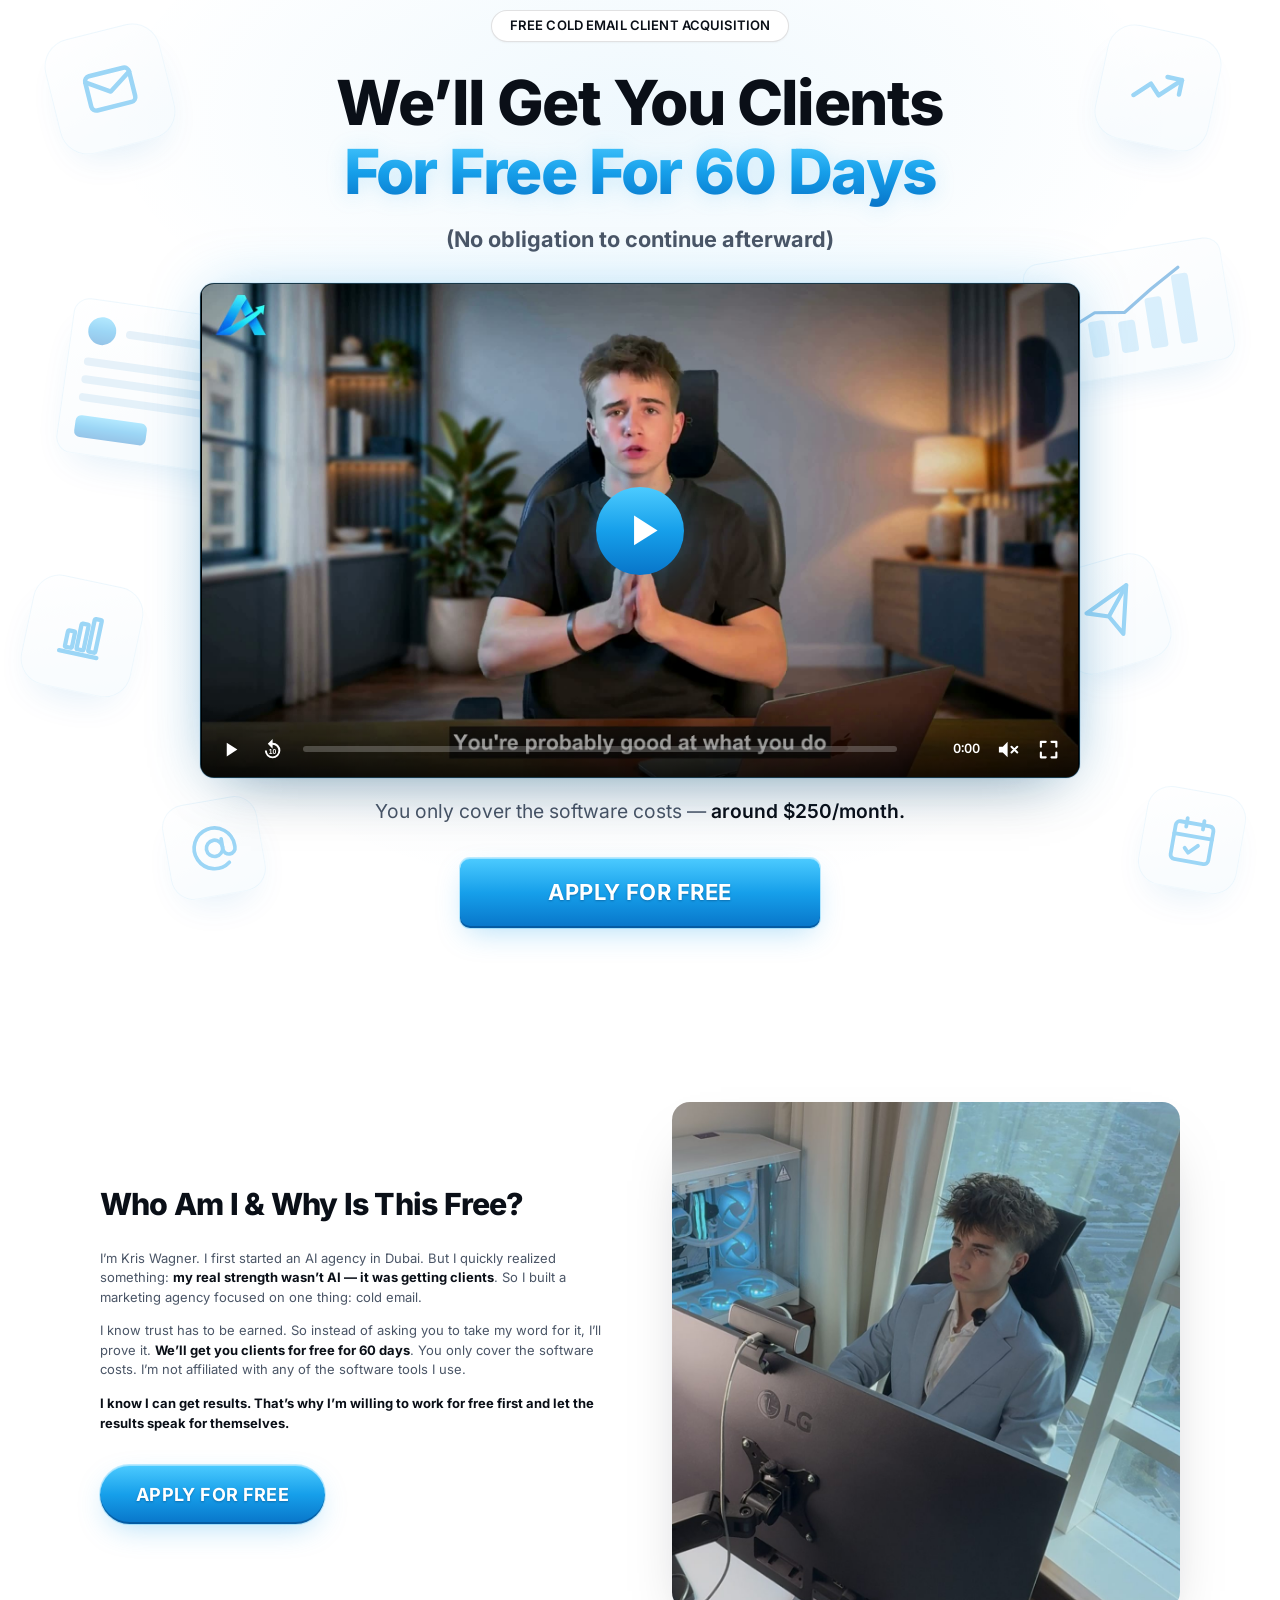
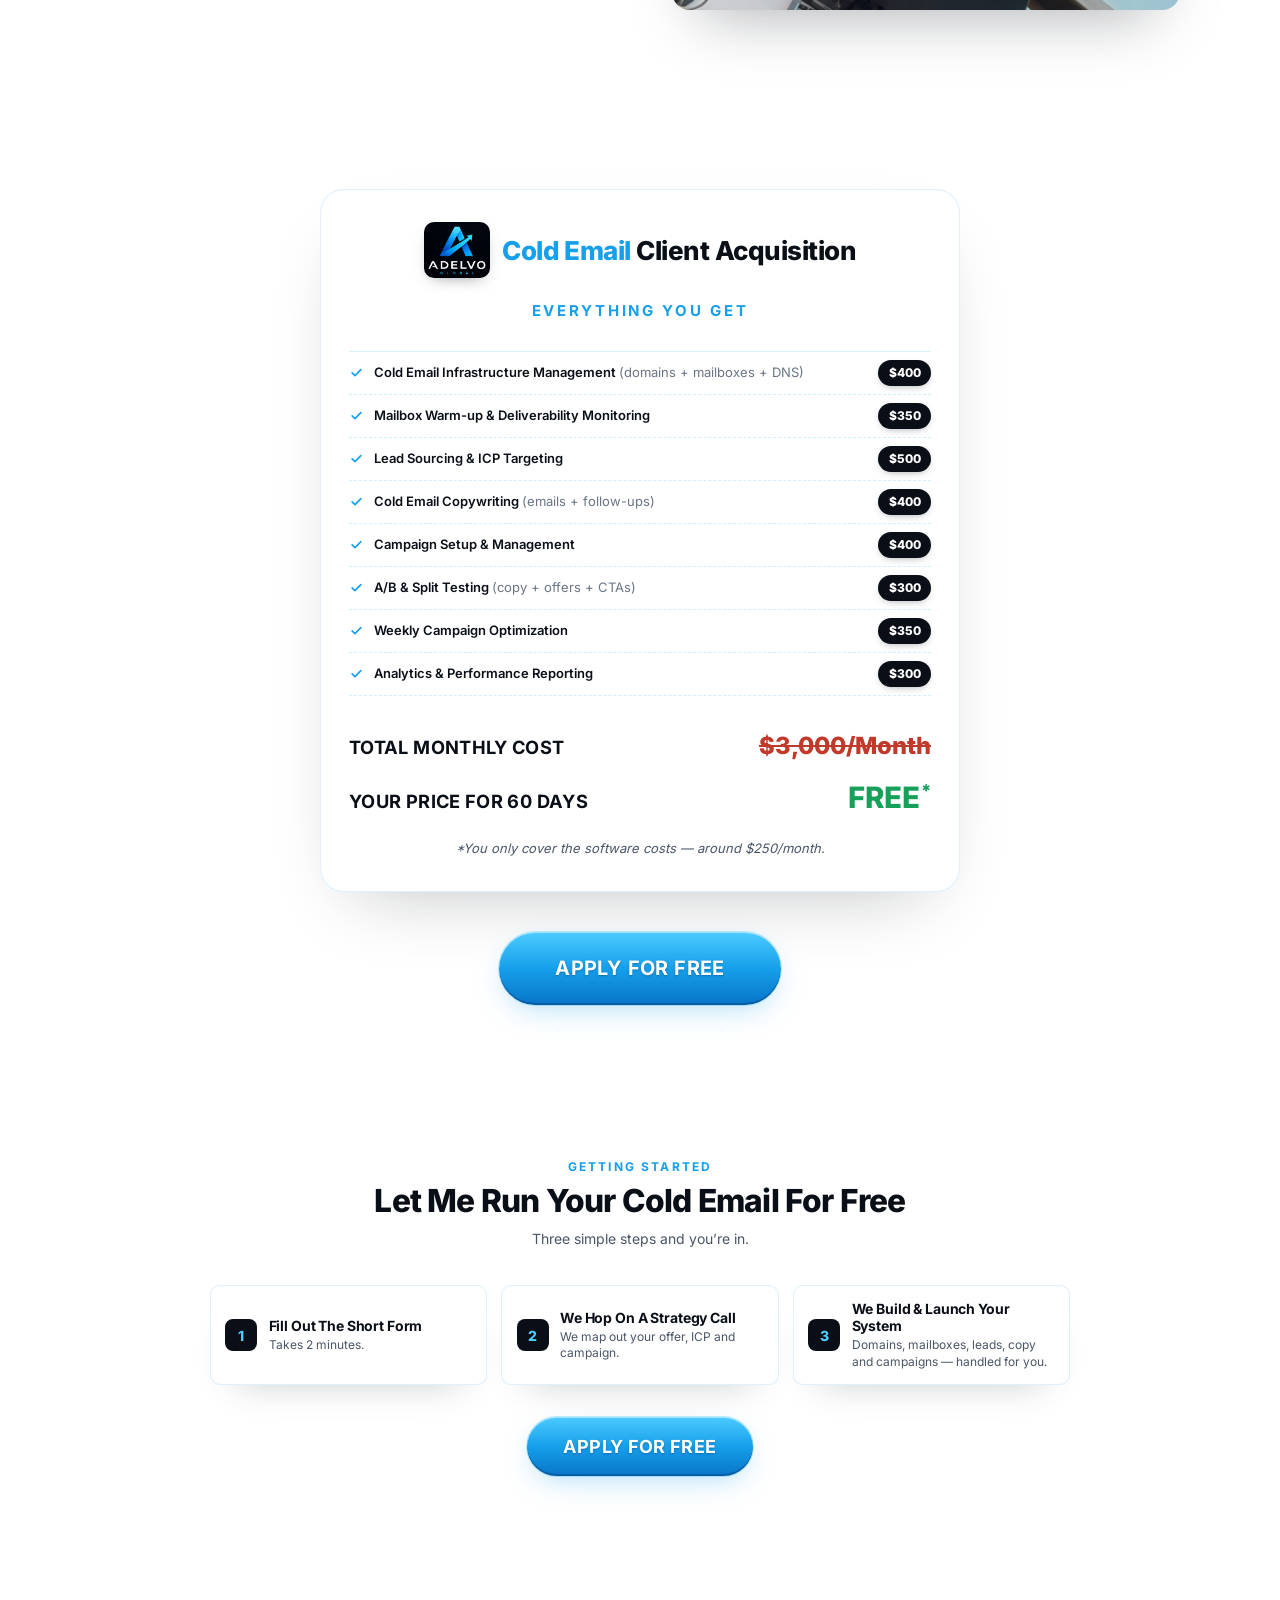
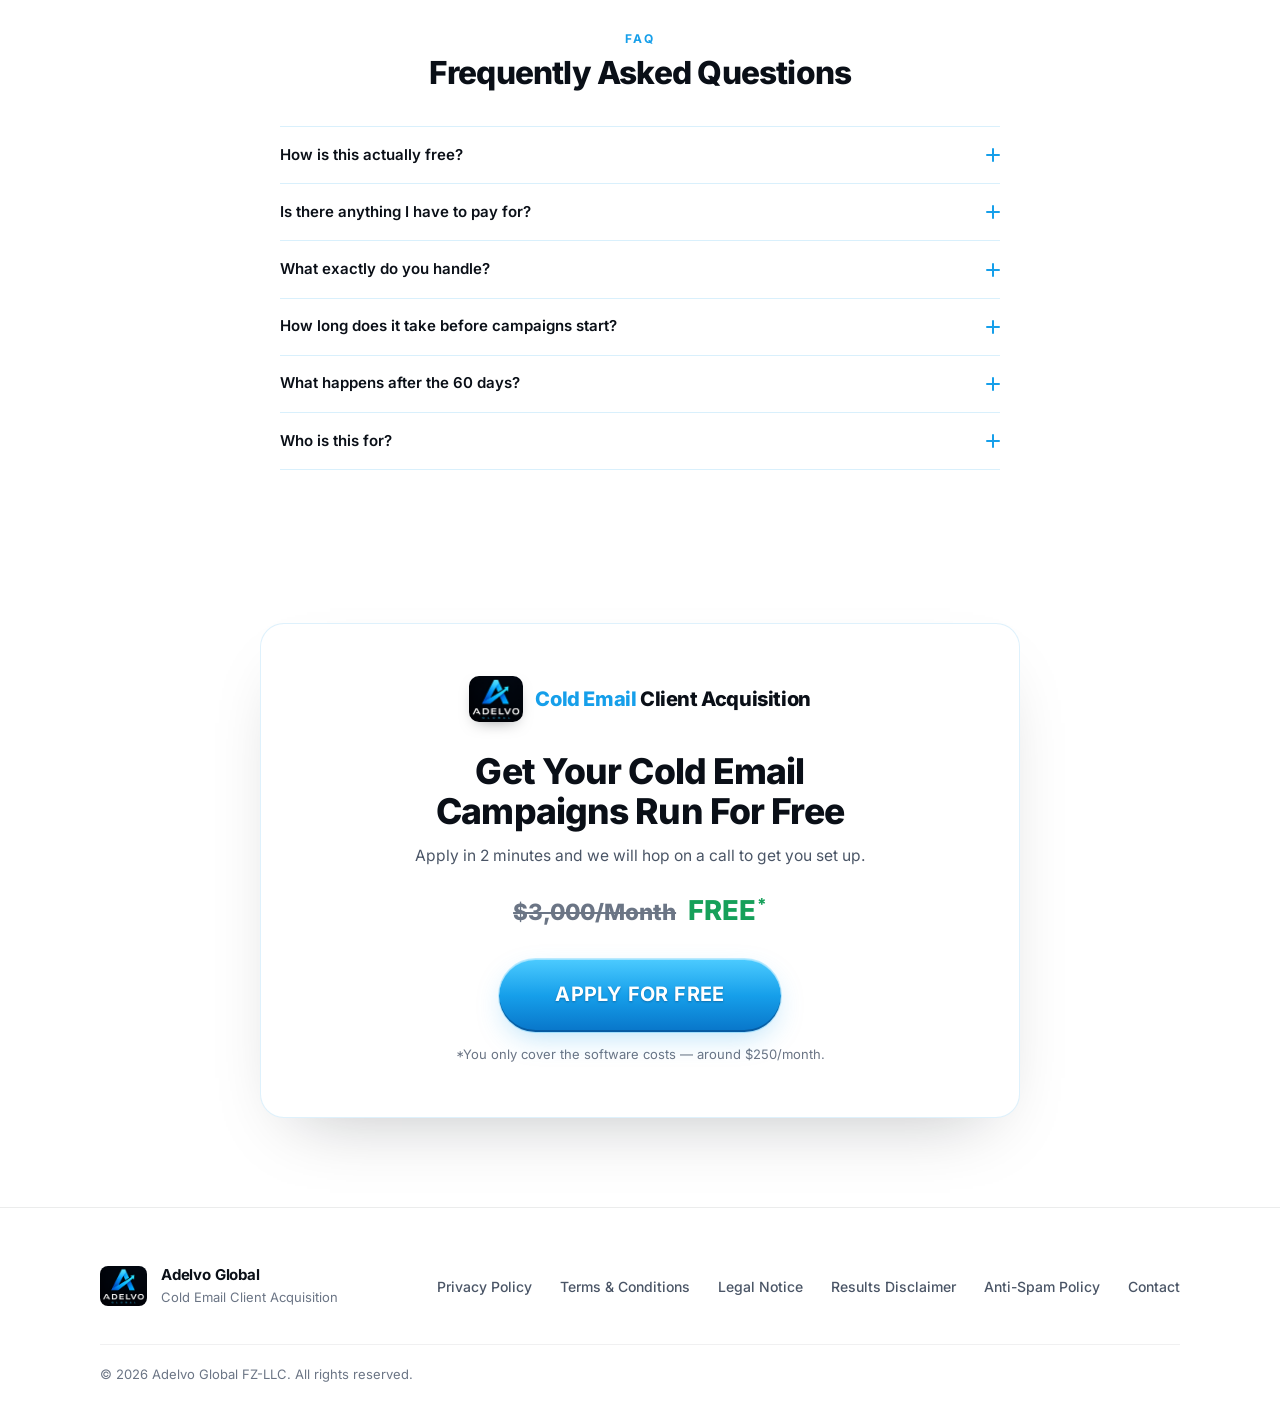
==== commit 972e80af: "Add Kris photo to Who Am I section Co-Authored-By: Claude Opus 5.5 <noreply@anthropic.com>" ====
--- a/index.html
+++ b/index.html
@@ -172,7 +172,7 @@
         </div>
 
         <div class="why__media">
-          <div class="why__placeholder" aria-hidden="true"></div>
+          <img src="assets/kris-wagner.jpg" alt="Kris Wagner working at his desk overlooking Dubai" width="1100" height="1100" loading="lazy" decoding="async" />
         </div>
 
       </div>
--- a/css/styles.css
+++ b/css/styles.css
@@ -713,7 +713,8 @@
 }
 
 .why__media img {
-  object-position: 45% 40%;
+  aspect-ratio: 1 / 1;
+  object-position: 50% 40%;
 }
 
 .why__placeholder {
